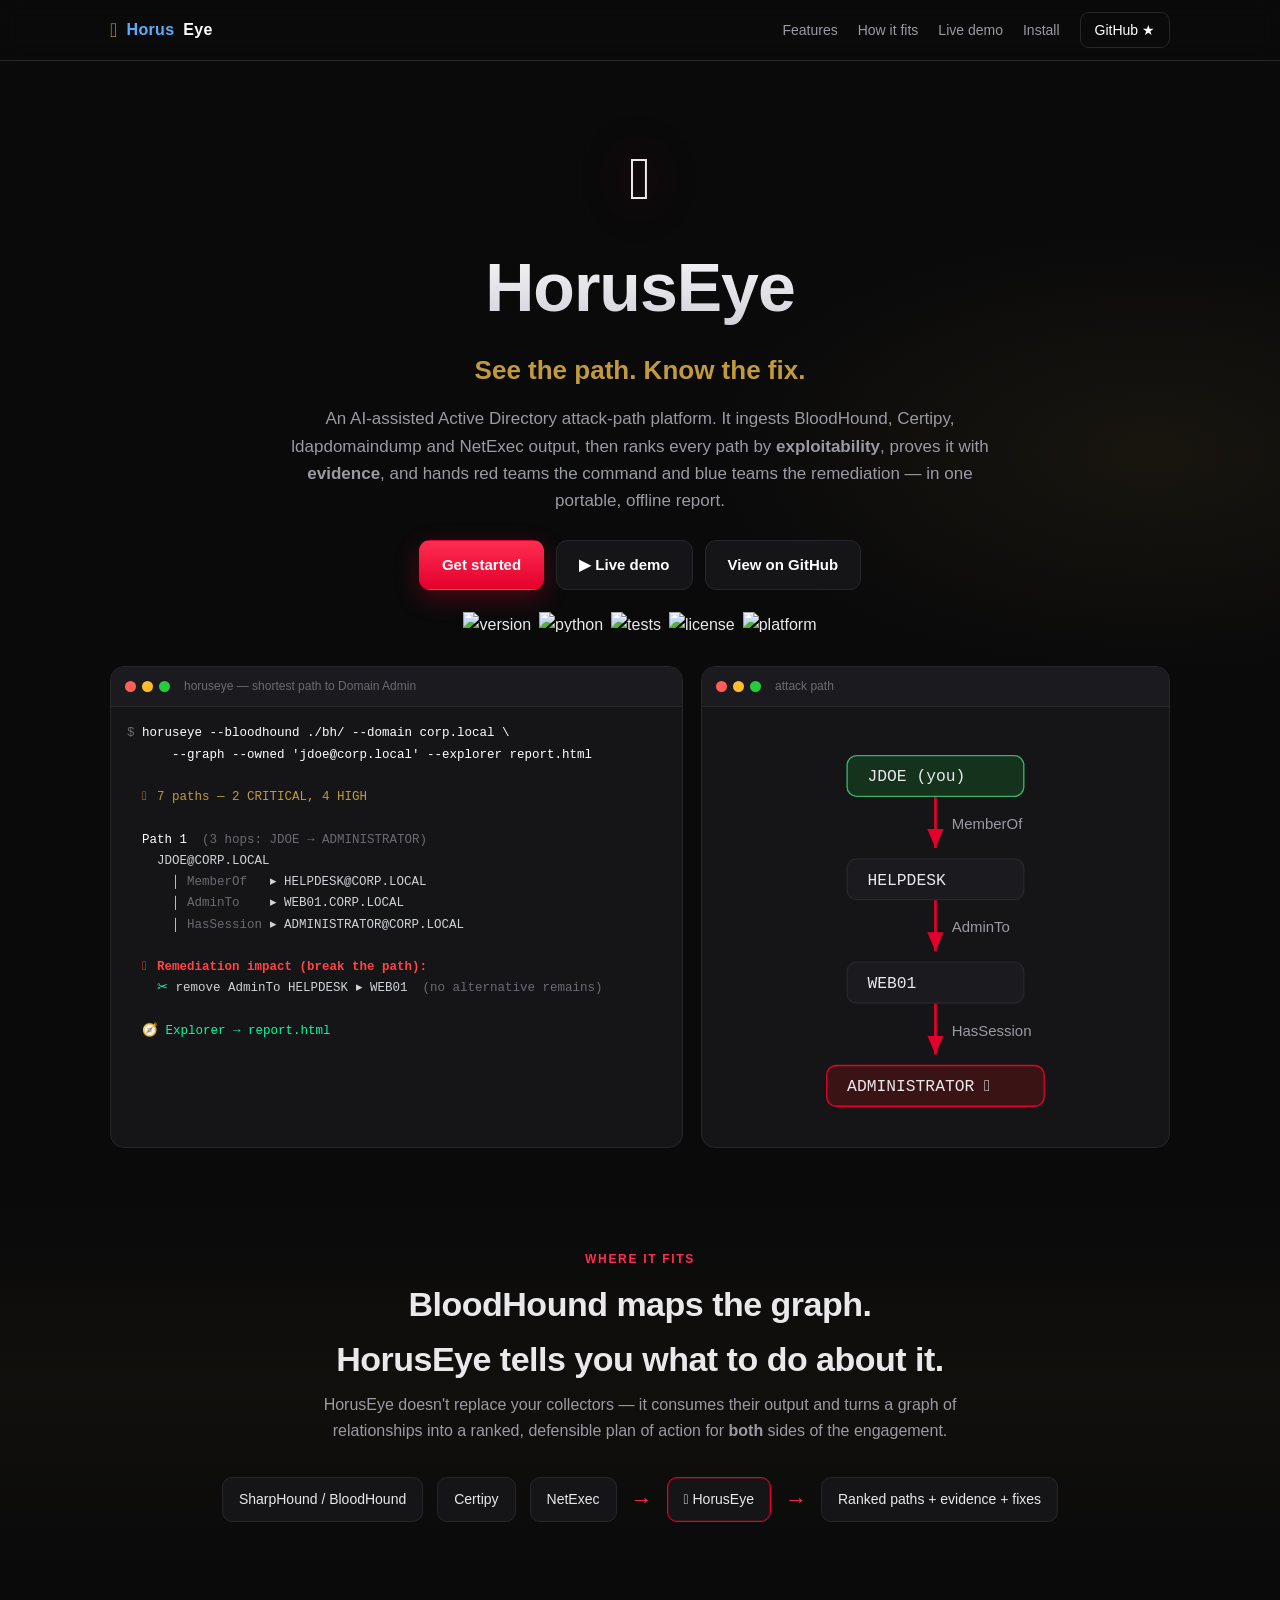
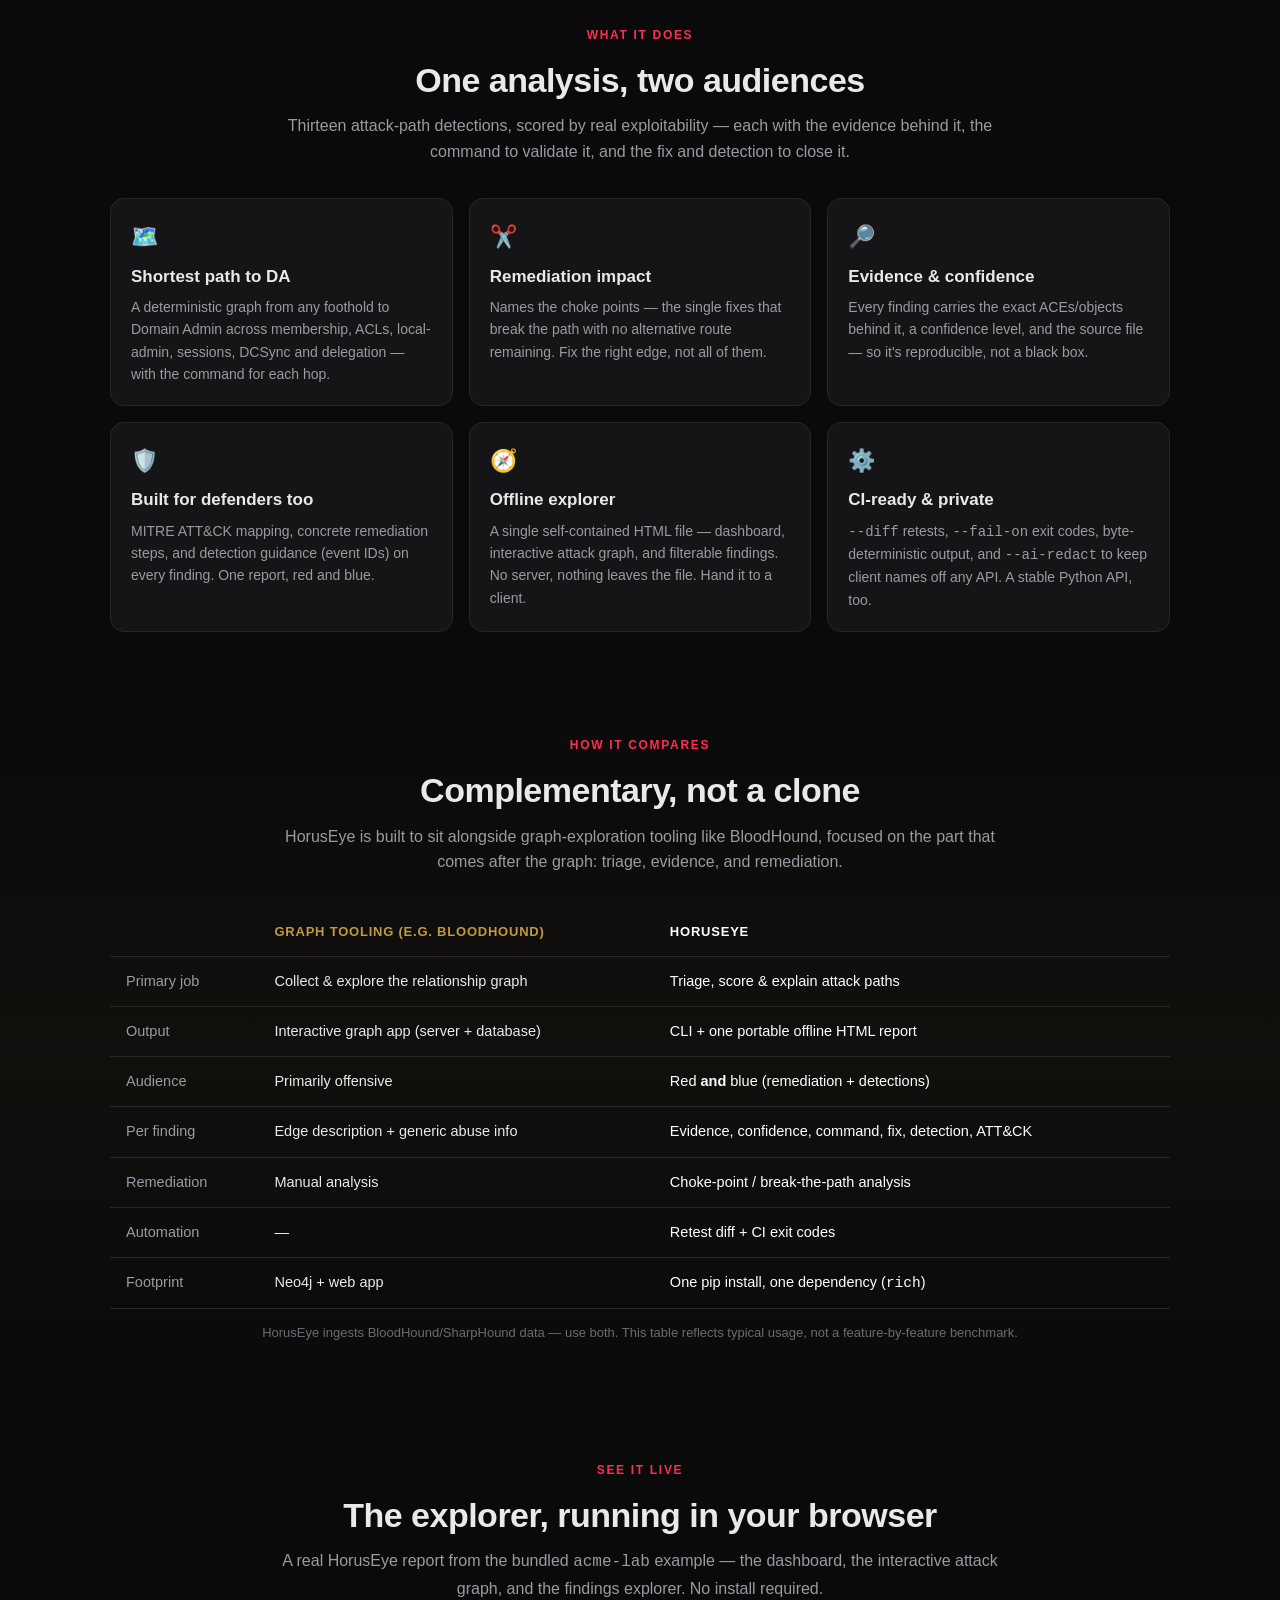
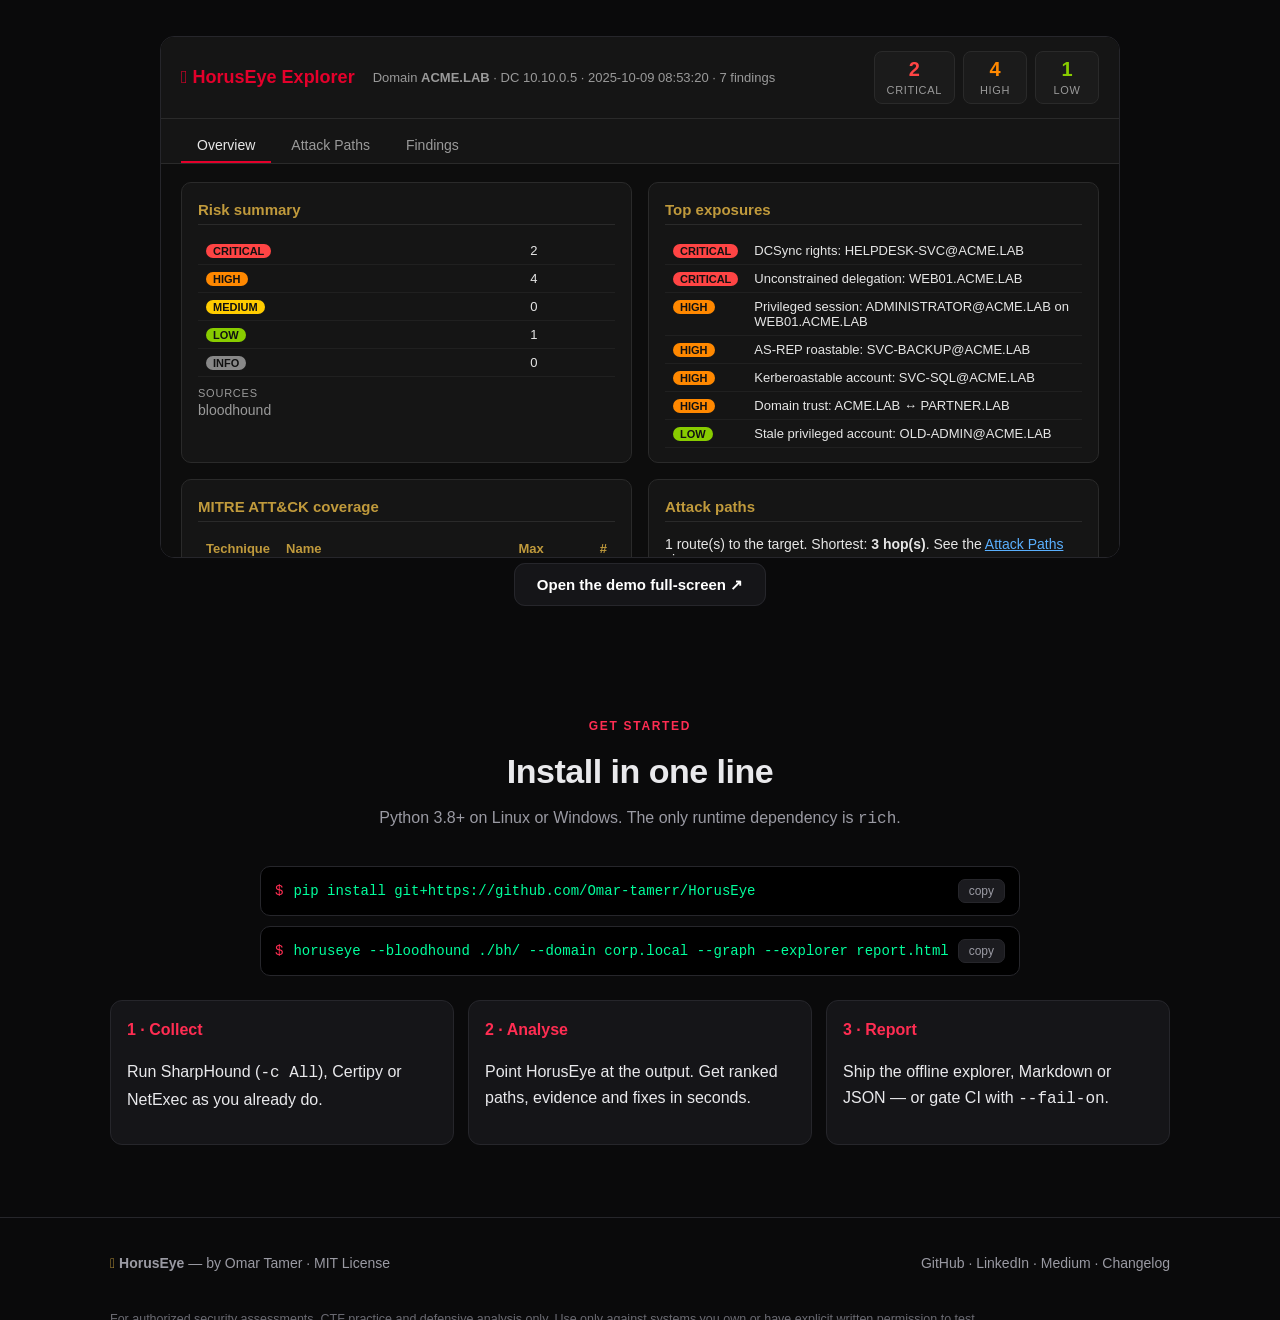
==== docs/index.html @ 64ad7756 "feat(launch): marketing website + launch polish Website (docs/, GitHub Pages-ready — Settings → Page" ====
<!DOCTYPE html>
<html lang="en">
<head>
<meta charset="utf-8">
<meta name="viewport" content="width=device-width, initial-scale=1">
<title>HorusEye — See the path. Know the fix.</title>
<meta name="description" content="HorusEye turns BloodHound, Certipy and NetExec output into ranked, evidence-backed Active Directory attack paths — with the command for red teams and the fix for blue teams, in one portable offline report.">
<meta property="og:title" content="HorusEye — AD attack-path analysis">
<meta property="og:description" content="BloodHound maps the graph. HorusEye tells you the order to walk it, proves every finding with evidence, and hands you the fix.">
<meta property="og:type" content="website">
<link rel="icon" href="data:image/svg+xml,<svg xmlns='http://www.w3.org/2000/svg' viewBox='0 0 32 32'><text y='26' font-size='26'>%F0%93%82%80</text></svg>">
<link rel="stylesheet" href="assets/site.css">
</head>
<body>

<nav>
  <div class="wrap">
    <a class="logo" href="#"><span class="eye">𓂀</span> Horus<b>Eye</b></a>
    <button class="navtoggle" aria-label="menu" onclick="document.querySelector('.links').classList.toggle('open')">☰</button>
    <div class="links">
      <a href="#features">Features</a>
      <a href="#how">How it fits</a>
      <a href="#demo">Live demo</a>
      <a href="#install">Install</a>
      <a class="gh" href="https://github.com/Omar-tamerr/HorusEye" target="_blank" rel="noopener">GitHub ★</a>
    </div>
  </div>
</nav>

<header class="hero">
  <div class="wrap">
    <div class="eyebadge">𓂀</div>
    <h1>HorusEye</h1>
    <p class="tag">See the path. Know the fix.</p>
    <p class="sub">An AI-assisted Active Directory attack-path platform. It ingests BloodHound, Certipy, ldapdomaindump and NetExec output, then ranks every path by <b>exploitability</b>, proves it with <b>evidence</b>, and hands red teams the command and blue teams the remediation — in one portable, offline report.</p>
    <div class="cta">
      <a class="btn primary" href="#install">Get started</a>
      <a class="btn ghost" href="demo.html" target="_blank" rel="noopener">▶ Live demo</a>
      <a class="btn ghost" href="https://github.com/Omar-tamerr/HorusEye" target="_blank" rel="noopener">View on GitHub</a>
    </div>
    <div class="badges">
      <img alt="version" src="https://img.shields.io/badge/version-2.3.0-E4002B?style=flat-square">
      <img alt="python" src="https://img.shields.io/badge/python-3.8%2B-blue?style=flat-square">
      <img alt="tests" src="https://img.shields.io/badge/tests-110%20passing-success?style=flat-square">
      <img alt="license" src="https://img.shields.io/badge/license-MIT-green?style=flat-square">
      <img alt="platform" src="https://img.shields.io/badge/platform-Linux%20%7C%20Windows-purple?style=flat-square">
    </div>

    <div class="showcase">
      <div class="term">
        <div class="bar"><span class="dot r"></span><span class="dot y"></span><span class="dot g"></span><span class="ttl">horuseye — shortest path to Domain Admin</span></div>
<pre><span class="c-dim">$</span> <span class="c-cmd">horuseye --bloodhound ./bh/ --domain corp.local \
      --graph --owned 'jdoe@corp.local' --explorer report.html</span>

  <span class="c-gold">𓂀 7 paths — 2 CRITICAL, 4 HIGH</span>

  <span class="c-cmd">Path 1</span>  <span class="c-dim">(3 hops: JDOE → ADMINISTRATOR)</span>
    JDOE@CORP.LOCAL
      │ <span class="c-dim">MemberOf</span>   ▸ HELPDESK@CORP.LOCAL
      │ <span class="c-dim">AdminTo</span>    ▸ WEB01.CORP.LOCAL
      │ <span class="c-dim">HasSession</span> ▸ ADMINISTRATOR@CORP.LOCAL

  <span class="c-crit">𓂀 Remediation impact (break the path):</span>
    <span class="c-ok">✂</span> remove AdminTo HELPDESK ▸ WEB01  <span class="c-dim">(no alternative remains)</span>

  <span class="c-ok">🧭 Explorer → report.html</span></pre>
      </div>

      <div class="gfx">
        <div class="bar"><span class="dot r"></span><span class="dot y"></span><span class="dot g"></span><span class="ttl">attack path</span></div>
        <div class="body">
          <svg viewBox="0 0 320 300" xmlns="http://www.w3.org/2000/svg" role="img" aria-label="attack path graph">
            <defs><marker id="a" markerWidth="8" markerHeight="8" refX="7" refY="3" orient="auto"><path d="M0,0 L7,3 L0,6 Z" fill="#E4002B"/></marker></defs>
            <line x1="160" y1="52" x2="160" y2="92" stroke="#E4002B" stroke-width="2" marker-end="url(#a)"/>
            <line x1="160" y1="128" x2="160" y2="168" stroke="#E4002B" stroke-width="2" marker-end="url(#a)"/>
            <line x1="160" y1="204" x2="160" y2="244" stroke="#E4002B" stroke-width="2" marker-end="url(#a)"/>
            <text x="172" y="78" fill="#9a9aa3" font-size="11">MemberOf</text>
            <text x="172" y="154" fill="#9a9aa3" font-size="11">AdminTo</text>
            <text x="172" y="230" fill="#9a9aa3" font-size="11">HasSession</text>
            <g font-size="12" font-family="monospace">
              <rect x="95" y="24" width="130" height="30" rx="7" fill="#14321c" stroke="#3fae6a"/><text x="110" y="43" fill="#e9e9ec">JDOE (you)</text>
              <rect x="95" y="100" width="130" height="30" rx="7" fill="#1b1b1f" stroke="#26262b"/><text x="110" y="119" fill="#e9e9ec">HELPDESK</text>
              <rect x="95" y="176" width="130" height="30" rx="7" fill="#1b1b1f" stroke="#26262b"/><text x="110" y="195" fill="#e9e9ec">WEB01</text>
              <rect x="80" y="252" width="160" height="30" rx="7" fill="#3a1414" stroke="#E4002B"/><text x="95" y="271" fill="#e9e9ec">ADMINISTRATOR 𓂀</text>
            </g>
          </svg>
        </div>
      </div>
    </div>
  </div>
</header>

<!-- positioning -->
<section class="gap" id="why">
  <div class="wrap">
    <div class="kicker">Where it fits</div>
    <h2>BloodHound maps the graph.<br>HorusEye tells you what to do about it.</h2>
    <p class="lead">HorusEye doesn't replace your collectors — it consumes their output and turns a graph of relationships into a ranked, defensible plan of action for <b>both</b> sides of the engagement.</p>
    <div class="flow">
      <span class="chip">SharpHound / BloodHound</span>
      <span class="chip">Certipy</span>
      <span class="chip">NetExec</span>
      <span class="arrow">→</span>
      <span class="chip hot">𓂀 HorusEye</span>
      <span class="arrow">→</span>
      <span class="chip">Ranked paths + evidence + fixes</span>
    </div>
  </div>
</section>

<!-- features -->
<section id="features">
  <div class="wrap">
    <div class="kicker">What it does</div>
    <h2>One analysis, two audiences</h2>
    <p class="lead">Thirteen attack-path detections, scored by real exploitability — each with the evidence behind it, the command to validate it, and the fix and detection to close it.</p>
    <div class="grid">
      <div class="card"><div class="ic">🗺️</div><h3>Shortest path to DA</h3><p>A deterministic graph from any foothold to Domain Admin across membership, ACLs, local-admin, sessions, DCSync and delegation — with the command for each hop.</p></div>
      <div class="card"><div class="ic">✂️</div><h3>Remediation impact</h3><p>Names the choke points — the single fixes that break the path with no alternative route remaining. Fix the right edge, not all of them.</p></div>
      <div class="card"><div class="ic">🔎</div><h3>Evidence &amp; confidence</h3><p>Every finding carries the exact ACEs/objects behind it, a confidence level, and the source file — so it's reproducible, not a black box.</p></div>
      <div class="card"><div class="ic">🛡️</div><h3>Built for defenders too</h3><p>MITRE ATT&amp;CK mapping, concrete remediation steps, and detection guidance (event IDs) on every finding. One report, red and blue.</p></div>
      <div class="card"><div class="ic">🧭</div><h3>Offline explorer</h3><p>A single self-contained HTML file — dashboard, interactive attack graph, and filterable findings. No server, nothing leaves the file. Hand it to a client.</p></div>
      <div class="card"><div class="ic">⚙️</div><h3>CI-ready &amp; private</h3><p><code>--diff</code> retests, <code>--fail-on</code> exit codes, byte-deterministic output, and <code>--ai-redact</code> to keep client names off any API. A stable Python API, too.</p></div>
    </div>
  </div>
</section>

<!-- compare -->
<section id="how" class="gap">
  <div class="wrap">
    <div class="kicker">How it compares</div>
    <h2>Complementary, not a clone</h2>
    <p class="lead">HorusEye is built to sit alongside graph-exploration tooling like BloodHound, focused on the part that comes after the graph: triage, evidence, and remediation.</p>
    <div class="compare">
      <table class="cmp">
        <tr><th>&nbsp;</th><th>Graph tooling (e.g. BloodHound)</th><th class="he">HorusEye</th></tr>
        <tr><td>Primary job</td><td>Collect &amp; explore the relationship graph</td><td class="he">Triage, score &amp; explain attack paths</td></tr>
        <tr><td>Output</td><td>Interactive graph app (server + database)</td><td class="he">CLI + one portable offline HTML report</td></tr>
        <tr><td>Audience</td><td>Primarily offensive</td><td class="he">Red <b>and</b> blue (remediation + detections)</td></tr>
        <tr><td>Per finding</td><td>Edge description + generic abuse info</td><td class="he">Evidence, confidence, command, fix, detection, ATT&amp;CK</td></tr>
        <tr><td>Remediation</td><td>Manual analysis</td><td class="he">Choke-point / break-the-path analysis</td></tr>
        <tr><td>Automation</td><td>—</td><td class="he">Retest diff + CI exit codes</td></tr>
        <tr><td>Footprint</td><td>Neo4j + web app</td><td class="he">One pip install, one dependency (<code>rich</code>)</td></tr>
      </table>
    </div>
    <p class="note">HorusEye ingests BloodHound/SharpHound data — use both. This table reflects typical usage, not a feature-by-feature benchmark.</p>
  </div>
</section>

<!-- demo -->
<section id="demo" class="demo">
  <div class="wrap">
    <div class="kicker">See it live</div>
    <h2>The explorer, running in your browser</h2>
    <p class="lead">A real HorusEye report from the bundled <code>acme-lab</code> example — the dashboard, the interactive attack graph, and the findings explorer. No install required.</p>
    <div class="frame"><iframe src="demo.html" title="HorusEye Explorer live demo" loading="lazy"></iframe></div>
    <p style="margin-top:14px"><a class="btn ghost" href="demo.html" target="_blank" rel="noopener">Open the demo full-screen ↗</a></p>
  </div>
</section>

<!-- install -->
<section id="install" class="install">
  <div class="wrap">
    <div class="kicker">Get started</div>
    <h2>Install in one line</h2>
    <p class="lead">Python 3.8+ on Linux or Windows. The only runtime dependency is <code>rich</code>.</p>
    <div class="box">
      <div class="cmd"><span class="p">$</span><code id="c1">pip install git+https://github.com/Omar-tamerr/HorusEye</code><button onclick="cp('c1',this)">copy</button></div>
      <div class="cmd"><span class="p">$</span><code id="c2">horuseye --bloodhound ./bh/ --domain corp.local --graph --explorer report.html</code><button onclick="cp('c2',this)">copy</button></div>
    </div>
    <div class="steps">
      <div class="step"><b>1 · Collect</b><p>Run SharpHound (<code>-c All</code>), Certipy or NetExec as you already do.</p></div>
      <div class="step"><b>2 · Analyse</b><p>Point HorusEye at the output. Get ranked paths, evidence and fixes in seconds.</p></div>
      <div class="step"><b>3 · Report</b><p>Ship the offline explorer, Markdown or JSON — or gate CI with <code>--fail-on</code>.</p></div>
    </div>
  </div>
</section>

<footer>
  <div class="wrap">
    <div><span style="color:var(--gold)">𓂀</span> <b>HorusEye</b> — by Omar Tamer · MIT License</div>
    <div>
      <a href="https://github.com/Omar-tamerr/HorusEye" target="_blank" rel="noopener">GitHub</a> ·
      <a href="https://www.linkedin.com/in/omar-tamer-1a986b2a7/" target="_blank" rel="noopener">LinkedIn</a> ·
      <a href="https://medium.com/@OmarTamer0" target="_blank" rel="noopener">Medium</a> ·
      <a href="https://github.com/Omar-tamerr/HorusEye/blob/main/CHANGELOG.md" target="_blank" rel="noopener">Changelog</a>
    </div>
  </div>
</footer>
<p class="disc">For authorized security assessments, CTF practice and defensive analysis only. Use only against systems you own or have explicit written permission to test.</p>

<script>
function cp(id,btn){
  var t=document.getElementById(id).textContent;
  navigator.clipboard&&navigator.clipboard.writeText(t).then(function(){
    var o=btn.textContent;btn.textContent="copied ✓";setTimeout(function(){btn.textContent=o;},1400);
  });
}
// close mobile menu on link click
Array.prototype.forEach.call(document.querySelectorAll('.links a'),function(a){
  a.addEventListener('click',function(){document.querySelector('.links').classList.remove('open');});
});
</script>
</body>
</html>
---- docs/assets/site.css ----
/* HorusEye — landing site. Self-contained, dark, responsive. */
:root{
  --bg:#0a0a0b; --bg2:#0f0f11; --panel:#151518; --panel2:#1b1b1f; --line:#26262b;
  --fg:#e9e9ec; --muted:#9a9aa3; --dim:#6a6a72;
  --red:#E4002B; --red2:#ff2d52; --gold:#C09A3C; --green:#00ff9c; --blue:#5ab0ff;
  --crit:#ff4444; --high:#ff8800; --radius:14px;
  --maxw:1100px;
}
*{box-sizing:border-box}
html{scroll-behavior:smooth}
body{
  margin:0;background:
    radial-gradient(1100px 500px at 50% -10%, rgba(228,0,43,.14), transparent 60%),
    radial-gradient(800px 400px at 90% 10%, rgba(192,154,60,.08), transparent 55%),
    var(--bg);
  color:var(--fg);font-family:-apple-system,BlinkMacSystemFont,"Segoe UI",Roboto,Inter,sans-serif;
  line-height:1.6;-webkit-font-smoothing:antialiased;
}
a{color:var(--blue);text-decoration:none}
a:hover{text-decoration:underline}
.wrap{max-width:var(--maxw);margin:0 auto;padding:0 20px}
code,pre,.mono{font-family:ui-monospace,"SF Mono",Consolas,"Roboto Mono",monospace}

/* ── Nav ── */
nav{position:sticky;top:0;z-index:50;background:rgba(10,10,11,.8);
  backdrop-filter:blur(10px);border-bottom:1px solid var(--line)}
nav .wrap{display:flex;align-items:center;gap:22px;height:60px}
nav .logo{display:flex;align-items:center;gap:9px;font-weight:800;letter-spacing:.3px}
nav .logo .eye{color:var(--gold);font-size:20px}
nav .logo b{color:#fff}
nav .links{display:flex;gap:20px;margin-left:auto;align-items:center}
nav .links a{color:var(--muted);font-size:14px}
nav .links a:hover{color:#fff;text-decoration:none}
nav .gh{border:1px solid var(--line);padding:6px 14px;border-radius:9px;color:#fff!important}
nav .gh:hover{border-color:var(--red)}
.navtoggle{display:none;background:none;border:0;color:#fff;font-size:22px;cursor:pointer;margin-left:auto}

/* ── Hero ── */
.hero{padding:70px 0 40px;text-align:center}
.eyebadge{font-size:60px;filter:drop-shadow(0 0 22px rgba(228,0,43,.5));margin-bottom:6px}
.hero h1{font-size:clamp(38px,7vw,68px);margin:4px 0 8px;letter-spacing:-1px;
  background:linear-gradient(180deg,#fff,#c9c9d2);-webkit-background-clip:text;background-clip:text;color:transparent}
.hero .tag{font-size:clamp(18px,3.4vw,26px);color:var(--gold);font-weight:600;margin:0 0 14px}
.hero p.sub{max-width:720px;margin:0 auto 26px;color:var(--muted);font-size:17px}
.cta{display:flex;gap:12px;justify-content:center;flex-wrap:wrap;margin-bottom:22px}
.btn{padding:12px 22px;border-radius:11px;font-weight:700;font-size:15px;border:1px solid transparent;cursor:pointer}
.btn.primary{background:linear-gradient(180deg,var(--red2),var(--red));color:#fff;box-shadow:0 8px 24px rgba(228,0,43,.3)}
.btn.primary:hover{text-decoration:none;filter:brightness(1.08)}
.btn.ghost{background:var(--panel);border-color:var(--line);color:#fff}
.btn.ghost:hover{text-decoration:none;border-color:var(--gold)}
.badges{display:flex;gap:8px;justify-content:center;flex-wrap:wrap;margin-top:6px}
.badges img{height:20px}

/* ── Terminal / graph showcase ── */
.showcase{display:grid;grid-template-columns:1.1fr .9fr;gap:18px;margin:34px 0 10px;text-align:left}
@media(max-width:820px){.showcase{grid-template-columns:1fr}}
.term,.gfx{background:var(--panel);border:1px solid var(--line);border-radius:var(--radius);overflow:hidden}
.term .bar,.gfx .bar{display:flex;gap:6px;align-items:center;padding:10px 14px;border-bottom:1px solid var(--line);background:var(--panel2)}
.dot{width:11px;height:11px;border-radius:50%}
.dot.r{background:#ff5f56}.dot.y{background:#ffbd2e}.dot.g{background:#27c93f}
.bar .ttl{margin-left:8px;color:var(--dim);font-size:12px}
.term pre{margin:0;padding:16px;font-size:12.5px;line-height:1.7;overflow-x:auto;color:#cfd2d6}
.term .c-cmd{color:#fff}.term .c-ok{color:var(--green)}.term .c-crit{color:var(--crit);font-weight:700}
.term .c-hi{color:var(--high)}.term .c-dim{color:var(--dim)}.term .c-gold{color:var(--gold)}
.gfx .body{padding:16px}
.gfx svg{width:100%;height:auto;display:block}

/* ── Sections ── */
section{padding:52px 0}
section h2{font-size:clamp(26px,4vw,34px);text-align:center;margin:0 0 6px;letter-spacing:-.5px}
section .lead{text-align:center;color:var(--muted);max-width:720px;margin:0 auto 34px}
.kicker{text-align:center;color:var(--red2);font-weight:700;letter-spacing:.14em;font-size:12px;text-transform:uppercase;margin-bottom:8px}

/* positioning strip */
.gap{background:linear-gradient(180deg,transparent,rgba(192,154,60,.04),transparent)}
.flow{display:flex;align-items:center;justify-content:center;gap:14px;flex-wrap:wrap;margin-top:10px}
.flow .chip{background:var(--panel);border:1px solid var(--line);border-radius:10px;padding:10px 16px;font-size:14px}
.flow .arrow{color:var(--red2);font-size:22px}
.flow .chip.hot{border-color:var(--red);box-shadow:0 0 0 1px rgba(228,0,43,.25) inset}

/* features */
.grid{display:grid;grid-template-columns:repeat(3,1fr);gap:16px}
@media(max-width:900px){.grid{grid-template-columns:repeat(2,1fr)}}
@media(max-width:600px){.grid{grid-template-columns:1fr}}
.card{background:var(--panel);border:1px solid var(--line);border-radius:var(--radius);padding:20px;transition:.18s}
.card:hover{border-color:#39393f;transform:translateY(-2px)}
.card .ic{font-size:22px;margin-bottom:8px}
.card h3{margin:0 0 6px;font-size:17px}
.card p{margin:0;color:var(--muted);font-size:14px}

/* compare */
.compare{overflow-x:auto}
table.cmp{width:100%;border-collapse:collapse;font-size:14.5px;min-width:620px}
table.cmp th,table.cmp td{padding:13px 16px;border-bottom:1px solid var(--line);text-align:left;vertical-align:top}
table.cmp th{color:var(--gold);font-size:13px;text-transform:uppercase;letter-spacing:.06em}
table.cmp td:first-child{color:var(--muted)}
table.cmp .he{color:#fff}
.note{text-align:center;color:var(--dim);font-size:13px;margin-top:14px}

/* demo */
.demo{text-align:center}
.demo .frame{border:1px solid var(--line);border-radius:var(--radius);overflow:hidden;margin:20px auto 0;max-width:960px;background:var(--panel)}
.demo iframe{width:100%;height:520px;border:0;display:block;background:#0d0d0d}
@media(max-width:600px){.demo iframe{height:380px}}

/* install */
.install .box{max-width:760px;margin:0 auto}
.cmd{display:flex;align-items:center;gap:10px;background:#000;border:1px solid var(--line);
  border-radius:10px;padding:12px 14px;margin:10px 0;font-family:ui-monospace,Consolas,monospace;font-size:14px}
.cmd .p{color:var(--red2)}.cmd code{color:var(--green);flex:1;overflow-x:auto;white-space:nowrap}
.cmd button{background:var(--panel2);border:1px solid var(--line);color:var(--muted);
  border-radius:7px;padding:4px 10px;font-size:12px;cursor:pointer}
.cmd button:hover{color:#fff}
.steps{display:grid;grid-template-columns:repeat(3,1fr);gap:14px;margin-top:24px}
@media(max-width:700px){.steps{grid-template-columns:1fr}}
.step{background:var(--panel);border:1px solid var(--line);border-radius:12px;padding:16px}
.step b{color:var(--red2)}

/* footer */
footer{border-top:1px solid var(--line);padding:34px 0;color:var(--muted);font-size:14px;margin-top:20px}
footer .wrap{display:flex;gap:16px;flex-wrap:wrap;align-items:center;justify-content:space-between}
footer a{color:var(--muted)}footer a:hover{color:#fff}
.disc{max-width:var(--maxw);margin:0 auto;padding:0 20px;color:var(--dim);font-size:12.5px}

@media(max-width:720px){
  nav .links{display:none;position:absolute;top:60px;left:0;right:0;flex-direction:column;
    background:var(--bg2);border-bottom:1px solid var(--line);padding:14px 20px;gap:14px}
  nav .links.open{display:flex}
  .navtoggle{display:block}
}
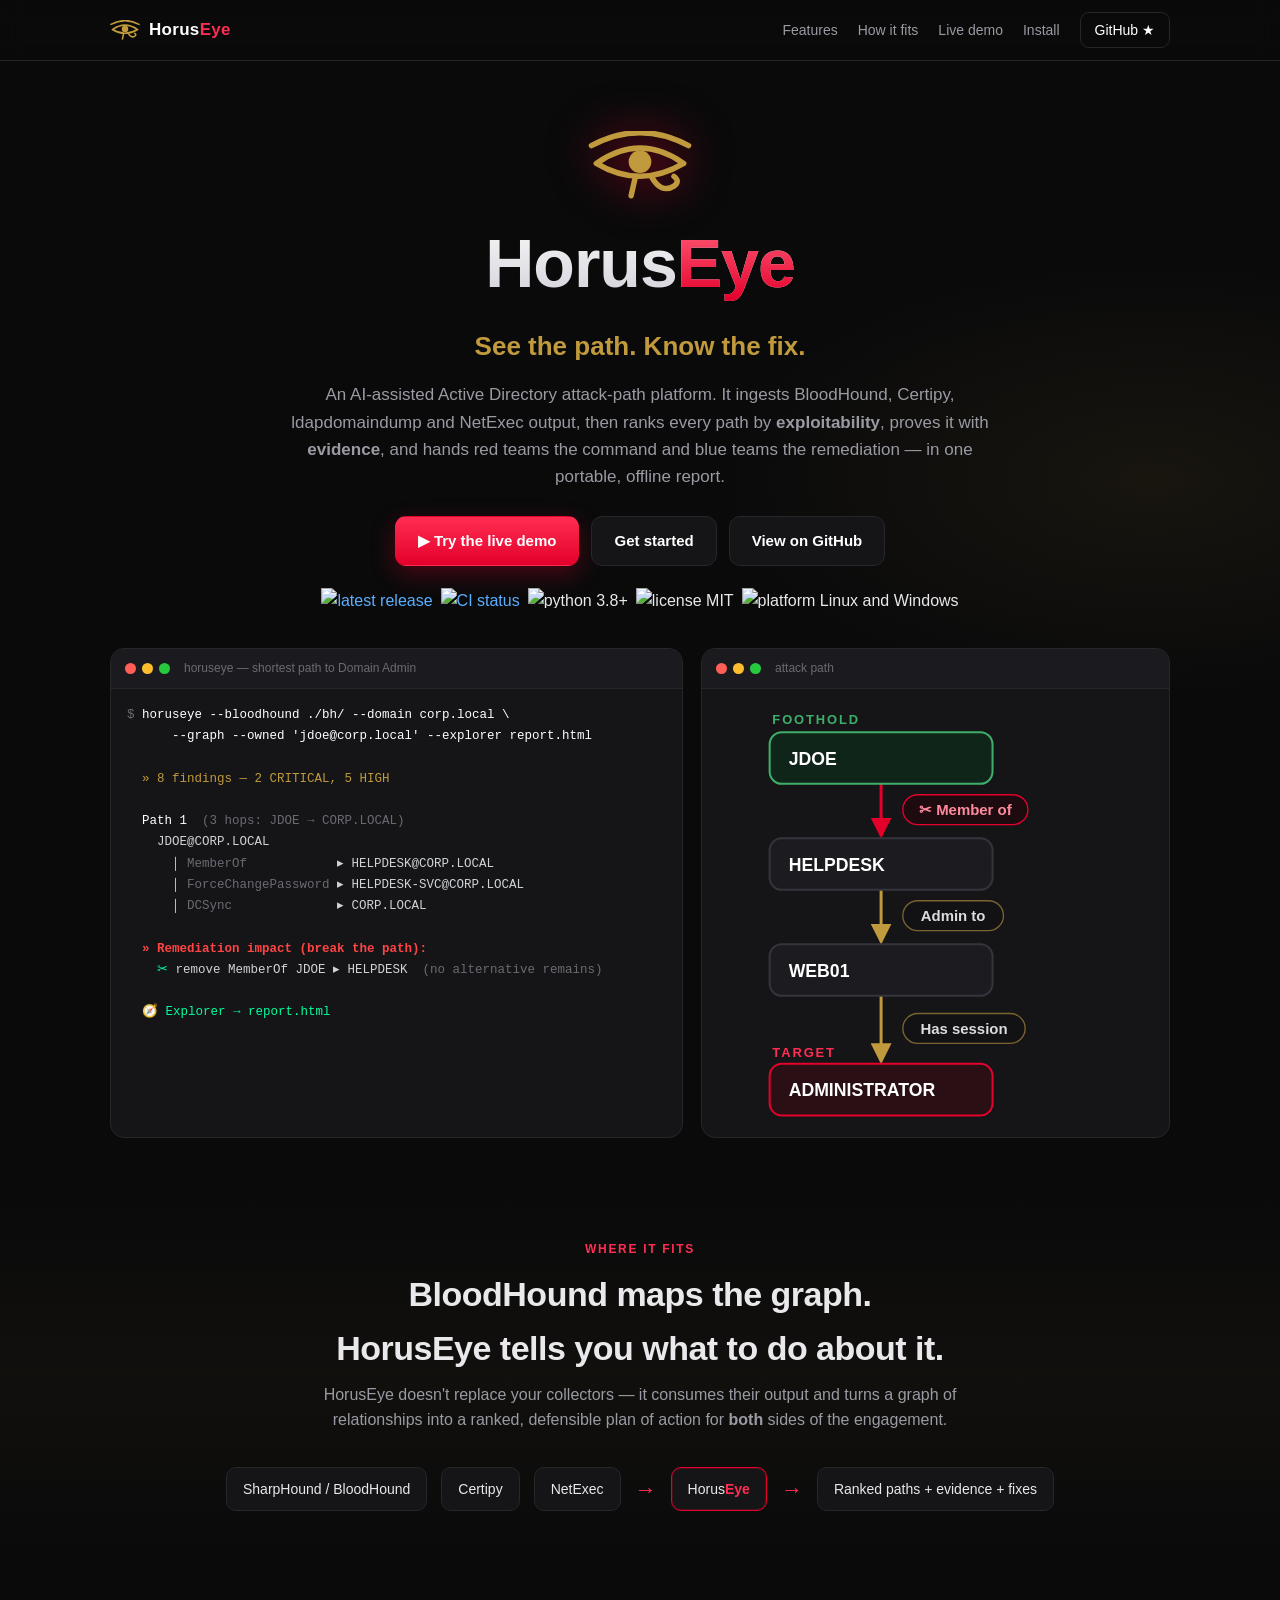
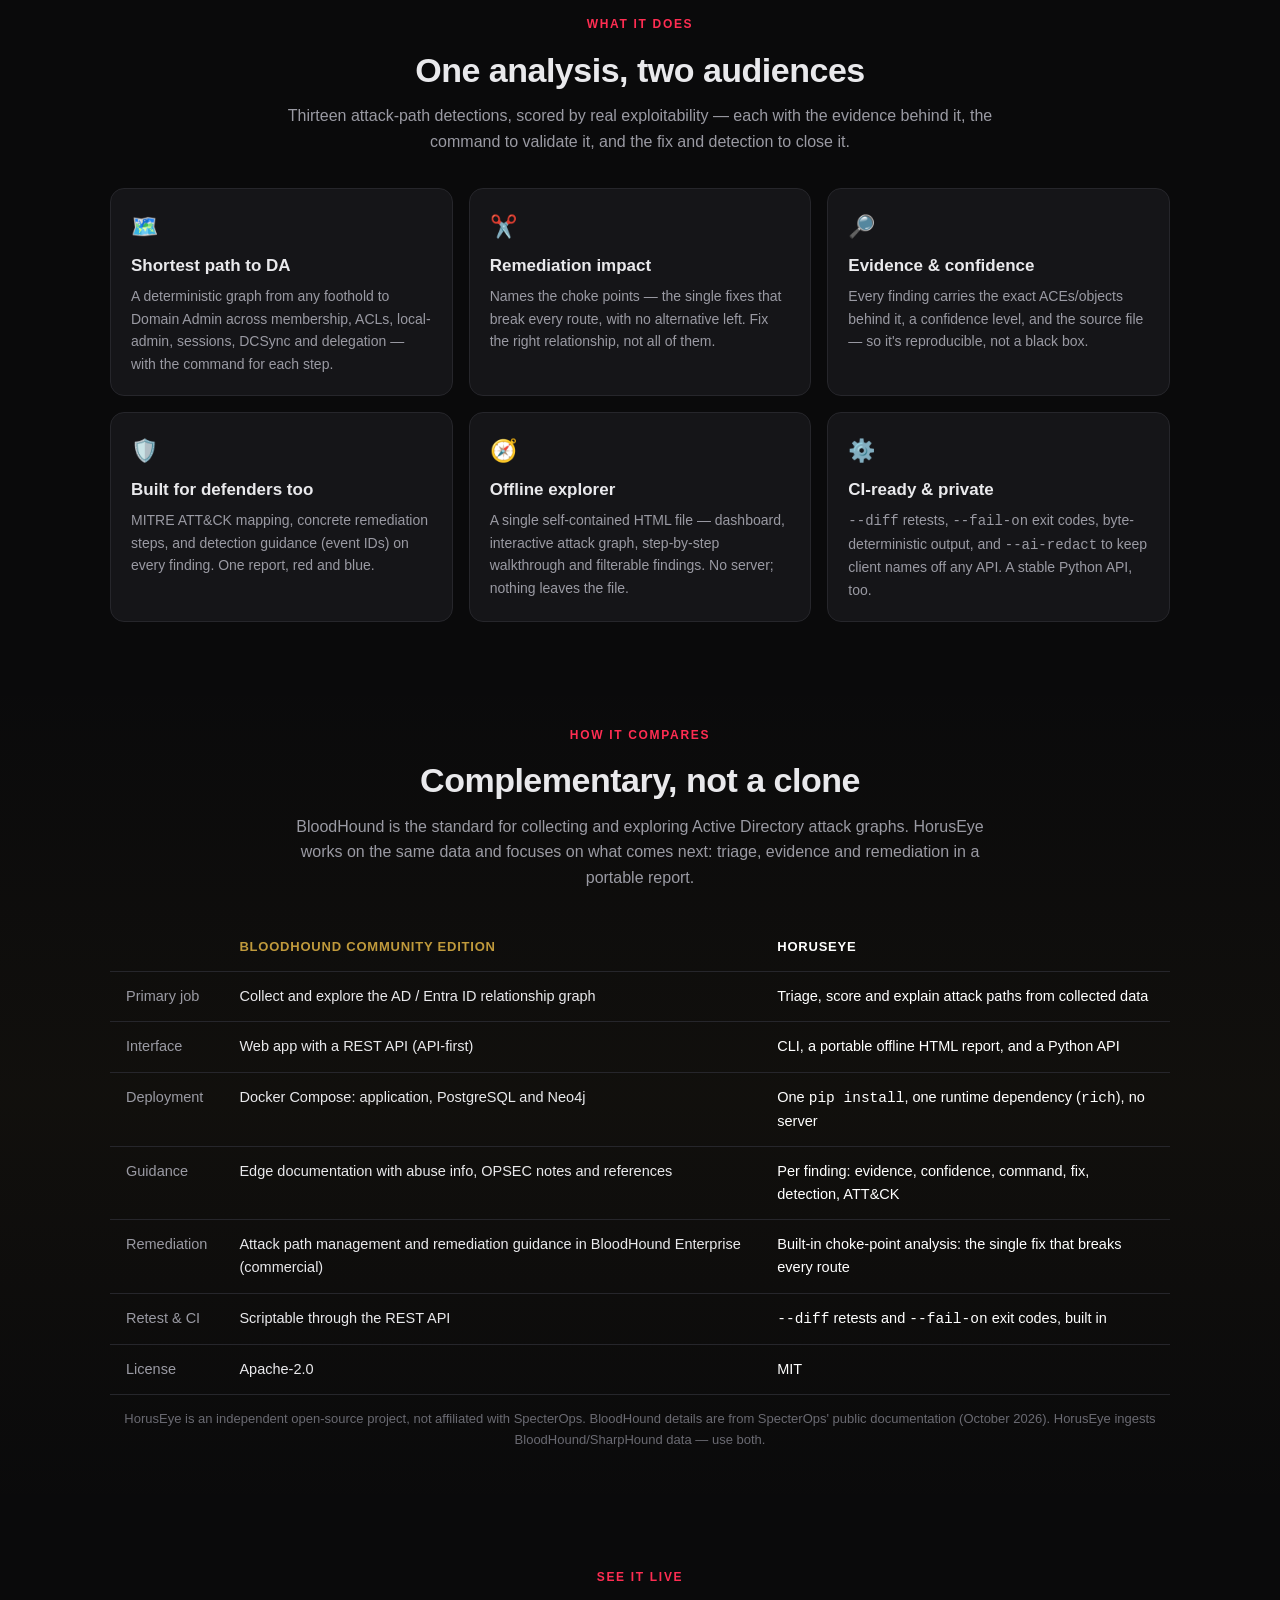
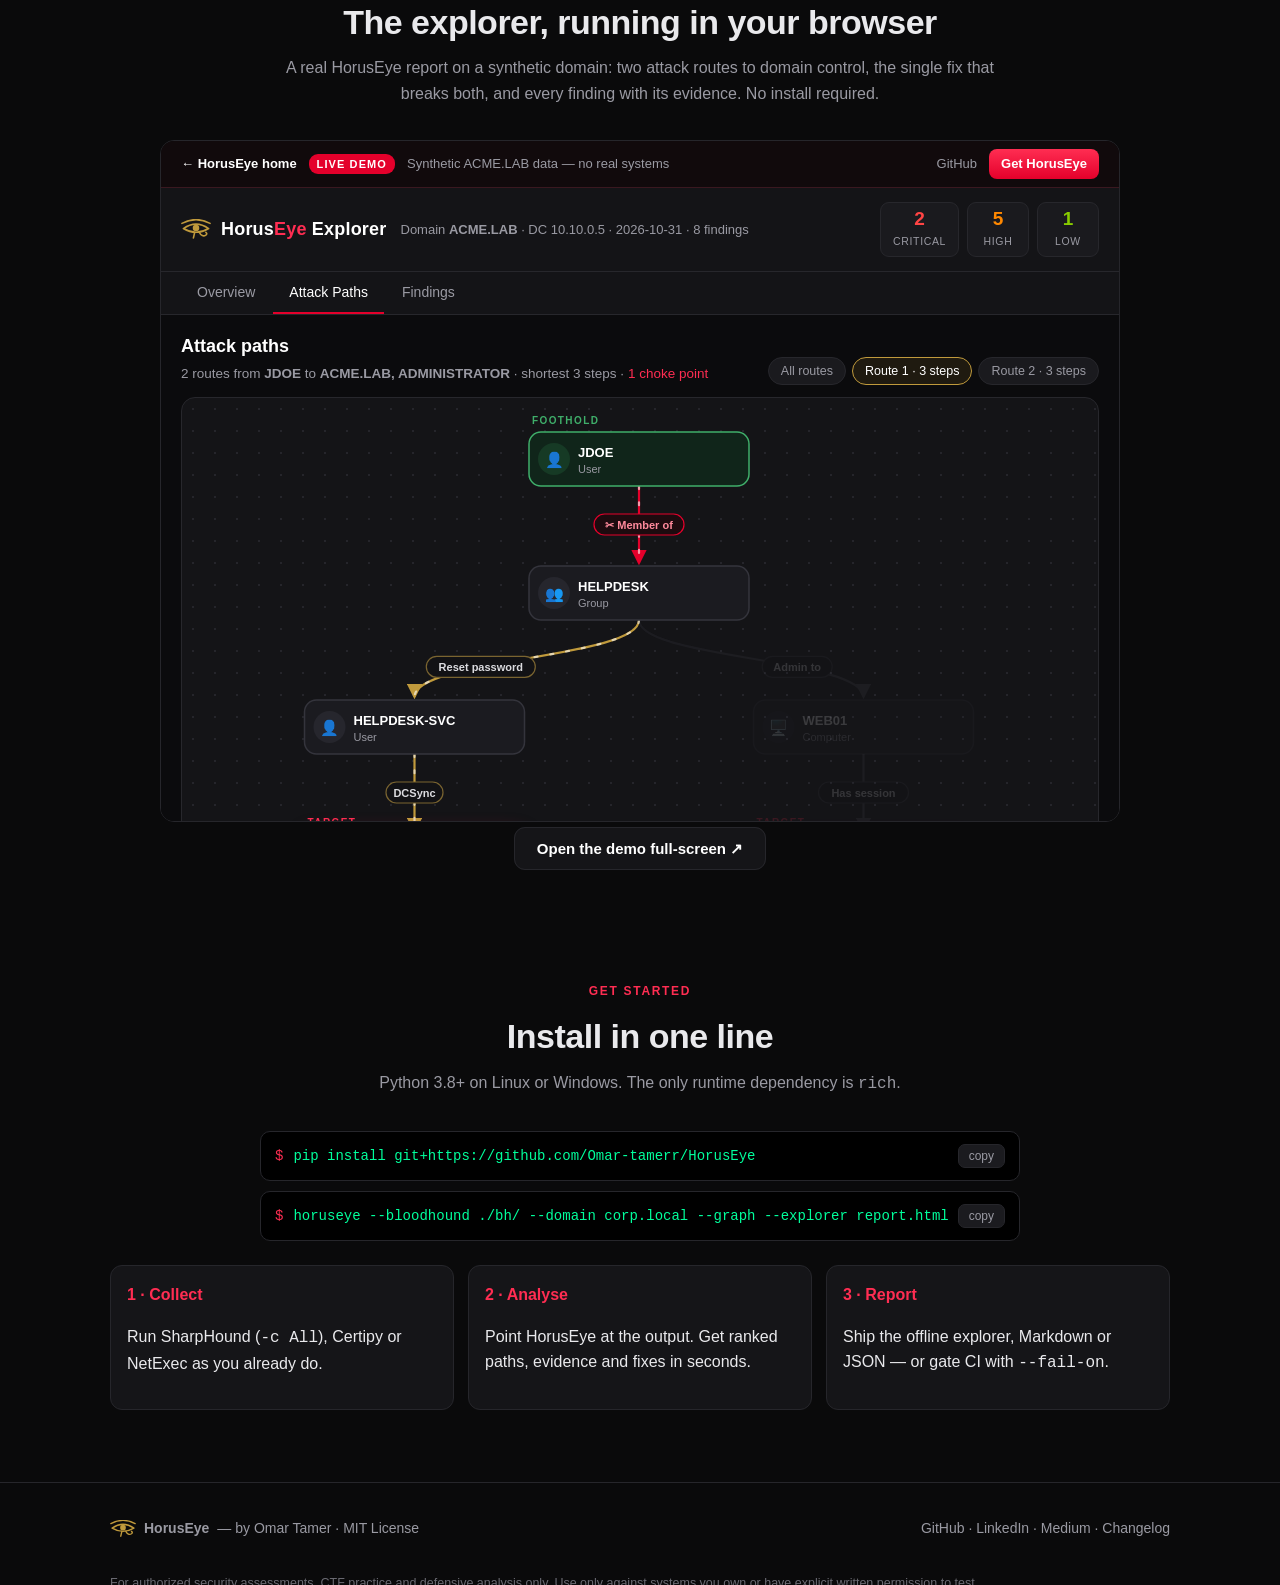
==== commit 564c0960: "docs(site): link-preview image, accurate comparison, logo fix, live badges - Link previews: 1200x630" ====
--- a/docs/index.html
+++ b/docs/index.html
@@ -5,17 +5,31 @@
 <meta name="viewport" content="width=device-width, initial-scale=1">
 <title>HorusEye — See the path. Know the fix.</title>
 <meta name="description" content="HorusEye turns BloodHound, Certipy and NetExec output into ranked, evidence-backed Active Directory attack paths — with the command for red teams and the fix for blue teams, in one portable offline report.">
-<meta property="og:title" content="HorusEye — AD attack-path analysis">
-<meta property="og:description" content="BloodHound maps the graph. HorusEye tells you the order to walk it, proves every finding with evidence, and hands you the fix.">
+<link rel="canonical" href="https://omar-tamerr.github.io/HorusEye/">
 <meta property="og:type" content="website">
-<link rel="icon" href="data:image/svg+xml,<svg xmlns='http://www.w3.org/2000/svg' viewBox='0 0 32 32'><text y='26' font-size='26'>%F0%93%82%80</text></svg>">
+<meta property="og:site_name" content="HorusEye">
+<meta property="og:url" content="https://omar-tamerr.github.io/HorusEye/">
+<meta property="og:title" content="HorusEye — See the path. Know the fix.">
+<meta property="og:description" content="Open-source Active Directory attack-path analysis: ranked routes to Domain Admin, the evidence behind every finding, and the single fix that breaks the path — in one portable offline report.">
+<meta property="og:image" content="https://omar-tamerr.github.io/HorusEye/assets/og-image.png">
+<meta property="og:image:width" content="1200">
+<meta property="og:image:height" content="630">
+<meta property="og:image:alt" content="HorusEye — See the path. Know the fix. An attack path from JDOE to Administrator with the choke point marked.">
+<meta name="twitter:card" content="summary_large_image">
+<meta name="twitter:title" content="HorusEye — See the path. Know the fix.">
+<meta name="twitter:description" content="Open-source AD attack-path analysis: ranked routes, evidence, and the single fix that breaks the path.">
+<meta name="twitter:image" content="https://omar-tamerr.github.io/HorusEye/assets/og-image.png">
+<link rel="icon" type="image/svg+xml" href="assets/favicon.svg">
 <link rel="stylesheet" href="assets/site.css">
 </head>
-<body>
+<body id="top">
 
 <nav>
   <div class="wrap">
-    <a class="logo" href="#"><span class="eye">𓂀</span> Horus<b>Eye</b></a>
+    <a class="logo" href="#top" aria-label="HorusEye home">
+      <svg class="eye-ic" viewBox="0 0 64 42" aria-hidden="true"><path d="M2 9 Q32 -7 62 9"/><path d="M5 20 Q32 1 59 20 Q32 36 5 20 Z"/><circle class="pupil" cx="32" cy="19" r="7"/><path d="M29 29 L26.5 40"/><path d="M39 28 Q45 39 53 34 Q57 31 53 28"/></svg>
+      <span class="wm">Horus<b>Eye</b></span>
+    </a>
     <button class="navtoggle" aria-label="menu" onclick="document.querySelector('.links').classList.toggle('open')">☰</button>
     <div class="links">
       <a href="#features">Features</a>
@@ -29,21 +43,23 @@
 
 <header class="hero">
   <div class="wrap">
-    <div class="eyebadge">𓂀</div>
-    <h1>HorusEye</h1>
+    <div class="eyebadge">
+      <svg class="eye-ic" viewBox="0 0 64 42" aria-hidden="true"><path d="M2 9 Q32 -7 62 9"/><path d="M5 20 Q32 1 59 20 Q32 36 5 20 Z"/><circle class="pupil" cx="32" cy="19" r="7"/><path d="M29 29 L26.5 40"/><path d="M39 28 Q45 39 53 34 Q57 31 53 28"/></svg>
+    </div>
+    <h1>Horus<span class="r">Eye</span></h1>
     <p class="tag">See the path. Know the fix.</p>
     <p class="sub">An AI-assisted Active Directory attack-path platform. It ingests BloodHound, Certipy, ldapdomaindump and NetExec output, then ranks every path by <b>exploitability</b>, proves it with <b>evidence</b>, and hands red teams the command and blue teams the remediation — in one portable, offline report.</p>
     <div class="cta">
-      <a class="btn primary" href="#install">Get started</a>
-      <a class="btn ghost" href="demo.html" target="_blank" rel="noopener">▶ Live demo</a>
+      <a class="btn primary" href="demo.html">▶ Try the live demo</a>
+      <a class="btn ghost" href="#install">Get started</a>
       <a class="btn ghost" href="https://github.com/Omar-tamerr/HorusEye" target="_blank" rel="noopener">View on GitHub</a>
     </div>
     <div class="badges">
-      <img alt="version" src="https://img.shields.io/badge/version-2.3.0-E4002B?style=flat-square">
-      <img alt="python" src="https://img.shields.io/badge/python-3.8%2B-blue?style=flat-square">
-      <img alt="tests" src="https://img.shields.io/badge/tests-110%20passing-success?style=flat-square">
-      <img alt="license" src="https://img.shields.io/badge/license-MIT-green?style=flat-square">
-      <img alt="platform" src="https://img.shields.io/badge/platform-Linux%20%7C%20Windows-purple?style=flat-square">
+      <a href="https://github.com/Omar-tamerr/HorusEye/releases/latest" target="_blank" rel="noopener"><img alt="latest release" src="https://img.shields.io/github/v/release/Omar-tamerr/HorusEye?style=flat-square&amp;color=E4002B&amp;label=release"></a>
+      <a href="https://github.com/Omar-tamerr/HorusEye/actions/workflows/ci.yml" target="_blank" rel="noopener"><img alt="CI status" src="https://github.com/Omar-tamerr/HorusEye/actions/workflows/ci.yml/badge.svg"></a>
+      <img alt="python 3.8+" src="https://img.shields.io/badge/python-3.8%2B-blue?style=flat-square">
+      <img alt="license MIT" src="https://img.shields.io/badge/license-MIT-green?style=flat-square">
+      <img alt="platform Linux and Windows" src="https://img.shields.io/badge/platform-Linux%20%7C%20Windows-purple?style=flat-square">
     </div>
 
     <div class="showcase">
@@ -52,16 +68,16 @@
 <pre><span class="c-dim">$</span> <span class="c-cmd">horuseye --bloodhound ./bh/ --domain corp.local \
       --graph --owned 'jdoe@corp.local' --explorer report.html</span>
 
-  <span class="c-gold">𓂀 7 paths — 2 CRITICAL, 4 HIGH</span>
-
-  <span class="c-cmd">Path 1</span>  <span class="c-dim">(3 hops: JDOE → ADMINISTRATOR)</span>
+  <span class="c-gold">» 8 findings — 2 CRITICAL, 5 HIGH</span>
+
+  <span class="c-cmd">Path 1</span>  <span class="c-dim">(3 hops: JDOE → CORP.LOCAL)</span>
     JDOE@CORP.LOCAL
-      │ <span class="c-dim">MemberOf</span>   ▸ HELPDESK@CORP.LOCAL
-      │ <span class="c-dim">AdminTo</span>    ▸ WEB01.CORP.LOCAL
-      │ <span class="c-dim">HasSession</span> ▸ ADMINISTRATOR@CORP.LOCAL
-
-  <span class="c-crit">𓂀 Remediation impact (break the path):</span>
-    <span class="c-ok">✂</span> remove AdminTo HELPDESK ▸ WEB01  <span class="c-dim">(no alternative remains)</span>
+      │ <span class="c-dim">MemberOf</span>            ▸ HELPDESK@CORP.LOCAL
+      │ <span class="c-dim">ForceChangePassword</span> ▸ HELPDESK-SVC@CORP.LOCAL
+      │ <span class="c-dim">DCSync</span>              ▸ CORP.LOCAL
+
+  <span class="c-crit">» Remediation impact (break the path):</span>
+    <span class="c-ok">✂</span> remove MemberOf JDOE ▸ HELPDESK  <span class="c-dim">(no alternative remains)</span>
 
   <span class="c-ok">🧭 Explorer → report.html</span></pre>
       </div>
@@ -69,19 +85,26 @@
       <div class="gfx">
         <div class="bar"><span class="dot r"></span><span class="dot y"></span><span class="dot g"></span><span class="ttl">attack path</span></div>
         <div class="body">
-          <svg viewBox="0 0 320 300" xmlns="http://www.w3.org/2000/svg" role="img" aria-label="attack path graph">
-            <defs><marker id="a" markerWidth="8" markerHeight="8" refX="7" refY="3" orient="auto"><path d="M0,0 L7,3 L0,6 Z" fill="#E4002B"/></marker></defs>
-            <line x1="160" y1="52" x2="160" y2="92" stroke="#E4002B" stroke-width="2" marker-end="url(#a)"/>
-            <line x1="160" y1="128" x2="160" y2="168" stroke="#E4002B" stroke-width="2" marker-end="url(#a)"/>
-            <line x1="160" y1="204" x2="160" y2="244" stroke="#E4002B" stroke-width="2" marker-end="url(#a)"/>
-            <text x="172" y="78" fill="#9a9aa3" font-size="11">MemberOf</text>
-            <text x="172" y="154" fill="#9a9aa3" font-size="11">AdminTo</text>
-            <text x="172" y="230" fill="#9a9aa3" font-size="11">HasSession</text>
-            <g font-size="12" font-family="monospace">
-              <rect x="95" y="24" width="130" height="30" rx="7" fill="#14321c" stroke="#3fae6a"/><text x="110" y="43" fill="#e9e9ec">JDOE (you)</text>
-              <rect x="95" y="100" width="130" height="30" rx="7" fill="#1b1b1f" stroke="#26262b"/><text x="110" y="119" fill="#e9e9ec">HELPDESK</text>
-              <rect x="95" y="176" width="130" height="30" rx="7" fill="#1b1b1f" stroke="#26262b"/><text x="110" y="195" fill="#e9e9ec">WEB01</text>
-              <rect x="80" y="252" width="160" height="30" rx="7" fill="#3a1414" stroke="#E4002B"/><text x="95" y="271" fill="#e9e9ec">ADMINISTRATOR 𓂀</text>
+          <svg viewBox="0 0 320 306" xmlns="http://www.w3.org/2000/svg" role="img" aria-label="Attack path from JDOE to Administrator, with the first step marked as the choke point">
+            <defs>
+              <marker id="ar" viewBox="0 0 10 10" refX="8.5" refY="5" markerWidth="7" markerHeight="7" orient="auto"><path d="M0,0 L10,5 L0,10 z" fill="#E4002B"/></marker>
+              <marker id="ag" viewBox="0 0 10 10" refX="8.5" refY="5" markerWidth="7" markerHeight="7" orient="auto"><path d="M0,0 L10,5 L0,10 z" fill="#C09A3C"/></marker>
+            </defs>
+            <line x1="120" y1="58" x2="120" y2="96" stroke="#E4002B" stroke-width="2.2" marker-end="url(#ar)"/>
+            <line x1="120" y1="136" x2="120" y2="174" stroke="#C09A3C" stroke-width="2.2" marker-end="url(#ag)"/>
+            <line x1="120" y1="214" x2="120" y2="262" stroke="#C09A3C" stroke-width="2.2" marker-end="url(#ag)"/>
+            <g font-size="11" font-weight="600" font-family="-apple-system,Segoe UI,Roboto,sans-serif">
+              <rect x="136" y="66" width="92" height="22" rx="11" fill="#1d0b0f" stroke="#E4002B"/><text x="182" y="81" text-anchor="middle" fill="#ff8a9c">✂ Member of</text>
+              <rect x="136" y="144" width="74" height="22" rx="11" fill="#121215" stroke="#7a6430"/><text x="173" y="159" text-anchor="middle" fill="#dcdce0">Admin to</text>
+              <rect x="136" y="227" width="90" height="22" rx="11" fill="#121215" stroke="#7a6430"/><text x="181" y="242" text-anchor="middle" fill="#dcdce0">Has session</text>
+            </g>
+            <g font-family="-apple-system,Segoe UI,Roboto,sans-serif">
+              <text x="40" y="14" font-size="9.5" font-weight="800" letter-spacing="1.4" fill="#3fae6a">FOOTHOLD</text>
+              <rect x="38" y="20" width="164" height="38" rx="9" fill="#10251a" stroke="#3fae6a" stroke-width="1.5"/><text x="52" y="44" font-size="13" font-weight="700" fill="#fff">JDOE</text>
+              <rect x="38" y="98" width="164" height="38" rx="9" fill="#1b1b20" stroke="#34343c" stroke-width="1.5"/><text x="52" y="122" font-size="13" font-weight="700" fill="#fff">HELPDESK</text>
+              <rect x="38" y="176" width="164" height="38" rx="9" fill="#1b1b20" stroke="#34343c" stroke-width="1.5"/><text x="52" y="200" font-size="13" font-weight="700" fill="#fff">WEB01</text>
+              <text x="40" y="259" font-size="9.5" font-weight="800" letter-spacing="1.4" fill="#ff2d52">TARGET</text>
+              <rect x="38" y="264" width="164" height="38" rx="9" fill="#2a0f14" stroke="#E4002B" stroke-width="1.5"/><text x="52" y="288" font-size="13" font-weight="700" fill="#fff">ADMINISTRATOR</text>
             </g>
           </svg>
         </div>
@@ -101,7 +124,7 @@
       <span class="chip">Certipy</span>
       <span class="chip">NetExec</span>
       <span class="arrow">→</span>
-      <span class="chip hot">𓂀 HorusEye</span>
+      <span class="chip hot">Horus<b>Eye</b></span>
       <span class="arrow">→</span>
       <span class="chip">Ranked paths + evidence + fixes</span>
     </div>
@@ -115,11 +138,11 @@
     <h2>One analysis, two audiences</h2>
     <p class="lead">Thirteen attack-path detections, scored by real exploitability — each with the evidence behind it, the command to validate it, and the fix and detection to close it.</p>
     <div class="grid">
-      <div class="card"><div class="ic">🗺️</div><h3>Shortest path to DA</h3><p>A deterministic graph from any foothold to Domain Admin across membership, ACLs, local-admin, sessions, DCSync and delegation — with the command for each hop.</p></div>
-      <div class="card"><div class="ic">✂️</div><h3>Remediation impact</h3><p>Names the choke points — the single fixes that break the path with no alternative route remaining. Fix the right edge, not all of them.</p></div>
+      <div class="card"><div class="ic">🗺️</div><h3>Shortest path to DA</h3><p>A deterministic graph from any foothold to Domain Admin across membership, ACLs, local-admin, sessions, DCSync and delegation — with the command for each step.</p></div>
+      <div class="card"><div class="ic">✂️</div><h3>Remediation impact</h3><p>Names the choke points — the single fixes that break every route, with no alternative left. Fix the right relationship, not all of them.</p></div>
       <div class="card"><div class="ic">🔎</div><h3>Evidence &amp; confidence</h3><p>Every finding carries the exact ACEs/objects behind it, a confidence level, and the source file — so it's reproducible, not a black box.</p></div>
       <div class="card"><div class="ic">🛡️</div><h3>Built for defenders too</h3><p>MITRE ATT&amp;CK mapping, concrete remediation steps, and detection guidance (event IDs) on every finding. One report, red and blue.</p></div>
-      <div class="card"><div class="ic">🧭</div><h3>Offline explorer</h3><p>A single self-contained HTML file — dashboard, interactive attack graph, and filterable findings. No server, nothing leaves the file. Hand it to a client.</p></div>
+      <div class="card"><div class="ic">🧭</div><h3>Offline explorer</h3><p>A single self-contained HTML file — dashboard, interactive attack graph, step-by-step walkthrough and filterable findings. No server; nothing leaves the file.</p></div>
       <div class="card"><div class="ic">⚙️</div><h3>CI-ready &amp; private</h3><p><code>--diff</code> retests, <code>--fail-on</code> exit codes, byte-deterministic output, and <code>--ai-redact</code> to keep client names off any API. A stable Python API, too.</p></div>
     </div>
   </div>
@@ -130,20 +153,20 @@
   <div class="wrap">
     <div class="kicker">How it compares</div>
     <h2>Complementary, not a clone</h2>
-    <p class="lead">HorusEye is built to sit alongside graph-exploration tooling like BloodHound, focused on the part that comes after the graph: triage, evidence, and remediation.</p>
+    <p class="lead">BloodHound is the standard for collecting and exploring Active Directory attack graphs. HorusEye works on the same data and focuses on what comes next: triage, evidence and remediation in a portable report.</p>
     <div class="compare">
       <table class="cmp">
-        <tr><th>&nbsp;</th><th>Graph tooling (e.g. BloodHound)</th><th class="he">HorusEye</th></tr>
-        <tr><td>Primary job</td><td>Collect &amp; explore the relationship graph</td><td class="he">Triage, score &amp; explain attack paths</td></tr>
-        <tr><td>Output</td><td>Interactive graph app (server + database)</td><td class="he">CLI + one portable offline HTML report</td></tr>
-        <tr><td>Audience</td><td>Primarily offensive</td><td class="he">Red <b>and</b> blue (remediation + detections)</td></tr>
-        <tr><td>Per finding</td><td>Edge description + generic abuse info</td><td class="he">Evidence, confidence, command, fix, detection, ATT&amp;CK</td></tr>
-        <tr><td>Remediation</td><td>Manual analysis</td><td class="he">Choke-point / break-the-path analysis</td></tr>
-        <tr><td>Automation</td><td>—</td><td class="he">Retest diff + CI exit codes</td></tr>
-        <tr><td>Footprint</td><td>Neo4j + web app</td><td class="he">One pip install, one dependency (<code>rich</code>)</td></tr>
+        <tr><th>&nbsp;</th><th>BloodHound Community Edition</th><th class="he">HorusEye</th></tr>
+        <tr><td>Primary job</td><td>Collect and explore the AD / Entra ID relationship graph</td><td class="he">Triage, score and explain attack paths from collected data</td></tr>
+        <tr><td>Interface</td><td>Web app with a REST API (API-first)</td><td class="he">CLI, a portable offline HTML report, and a Python API</td></tr>
+        <tr><td>Deployment</td><td>Docker Compose: application, PostgreSQL and Neo4j</td><td class="he">One <code>pip install</code>, one runtime dependency (<code>rich</code>), no server</td></tr>
+        <tr><td>Guidance</td><td>Edge documentation with abuse info, OPSEC notes and references</td><td class="he">Per finding: evidence, confidence, command, fix, detection, ATT&amp;CK</td></tr>
+        <tr><td>Remediation</td><td>Attack path management and remediation guidance in BloodHound Enterprise (commercial)</td><td class="he">Built-in choke-point analysis: the single fix that breaks every route</td></tr>
+        <tr><td>Retest &amp; CI</td><td>Scriptable through the REST API</td><td class="he"><code>--diff</code> retests and <code>--fail-on</code> exit codes, built in</td></tr>
+        <tr><td>License</td><td>Apache-2.0</td><td class="he">MIT</td></tr>
       </table>
     </div>
-    <p class="note">HorusEye ingests BloodHound/SharpHound data — use both. This table reflects typical usage, not a feature-by-feature benchmark.</p>
+    <p class="note">HorusEye is an independent open-source project, not affiliated with SpecterOps. BloodHound details are from SpecterOps' public documentation (October 2026). HorusEye ingests BloodHound/SharpHound data — use both.</p>
   </div>
 </section>
 
@@ -152,9 +175,9 @@
   <div class="wrap">
     <div class="kicker">See it live</div>
     <h2>The explorer, running in your browser</h2>
-    <p class="lead">A real HorusEye report from the bundled <code>acme-lab</code> example — the dashboard, the interactive attack graph, and the findings explorer. No install required.</p>
+    <p class="lead">A real HorusEye report on a synthetic domain: two attack routes to domain control, the single fix that breaks both, and every finding with its evidence. No install required.</p>
     <div class="frame"><iframe src="demo.html" title="HorusEye Explorer live demo" loading="lazy"></iframe></div>
-    <p style="margin-top:14px"><a class="btn ghost" href="demo.html" target="_blank" rel="noopener">Open the demo full-screen ↗</a></p>
+    <p style="margin-top:14px"><a class="btn ghost" href="demo.html">Open the demo full-screen ↗</a></p>
   </div>
 </section>
 
@@ -178,7 +201,7 @@
 
 <footer>
   <div class="wrap">
-    <div><span style="color:var(--gold)">𓂀</span> <b>HorusEye</b> — by Omar Tamer · MIT License</div>
+    <div class="fbrand"><svg class="eye-ic" viewBox="0 0 64 42" aria-hidden="true"><path d="M2 9 Q32 -7 62 9"/><path d="M5 20 Q32 1 59 20 Q32 36 5 20 Z"/><circle class="pupil" cx="32" cy="19" r="7"/><path d="M29 29 L26.5 40"/><path d="M39 28 Q45 39 53 34 Q57 31 53 28"/></svg> <b>HorusEye</b> — by Omar Tamer · MIT License</div>
     <div>
       <a href="https://github.com/Omar-tamerr/HorusEye" target="_blank" rel="noopener">GitHub</a> ·
       <a href="https://www.linkedin.com/in/omar-tamer-1a986b2a7/" target="_blank" rel="noopener">LinkedIn</a> ·
@@ -192,9 +215,8 @@
 <script>
 function cp(id,btn){
   var t=document.getElementById(id).textContent;
-  navigator.clipboard&&navigator.clipboard.writeText(t).then(function(){
-    var o=btn.textContent;btn.textContent="copied ✓";setTimeout(function(){btn.textContent=o;},1400);
-  });
+  function done(){var o=btn.textContent;btn.textContent="copied ✓";setTimeout(function(){btn.textContent=o;},1400);}
+  if(navigator.clipboard&&navigator.clipboard.writeText){navigator.clipboard.writeText(t).then(done);}
 }
 // close mobile menu on link click
 Array.prototype.forEach.call(document.querySelectorAll('.links a'),function(a){
--- a/docs/assets/site.css
+++ b/docs/assets/site.css
@@ -25,9 +25,10 @@
 nav{position:sticky;top:0;z-index:50;background:rgba(10,10,11,.8);
   backdrop-filter:blur(10px);border-bottom:1px solid var(--line)}
 nav .wrap{display:flex;align-items:center;gap:22px;height:60px}
-nav .logo{display:flex;align-items:center;gap:9px;font-weight:800;letter-spacing:.3px}
-nav .logo .eye{color:var(--gold);font-size:20px}
-nav .logo b{color:#fff}
+nav .logo{display:flex;align-items:center;gap:9px;font-weight:800;letter-spacing:.3px;color:#fff;font-size:17px}
+nav .logo:hover{text-decoration:none}
+nav .logo .eye-ic{width:30px;height:20px}
+nav .logo .wm b,.flow .chip.hot b{color:var(--red2)}
 nav .links{display:flex;gap:20px;margin-left:auto;align-items:center}
 nav .links a{color:var(--muted);font-size:14px}
 nav .links a:hover{color:#fff;text-decoration:none}
@@ -37,9 +38,11 @@
 
 /* ── Hero ── */
 .hero{padding:70px 0 40px;text-align:center}
-.eyebadge{font-size:60px;filter:drop-shadow(0 0 22px rgba(228,0,43,.5));margin-bottom:6px}
+.eyebadge{display:flex;justify-content:center;margin-bottom:10px;filter:drop-shadow(0 0 22px rgba(228,0,43,.55))}
+.eyebadge .eye-ic{width:104px;height:68px}
 .hero h1{font-size:clamp(38px,7vw,68px);margin:4px 0 8px;letter-spacing:-1px;
   background:linear-gradient(180deg,#fff,#c9c9d2);-webkit-background-clip:text;background-clip:text;color:transparent}
+.hero h1 .r{background:linear-gradient(180deg,#ff5a76,#E4002B);-webkit-background-clip:text;background-clip:text;color:transparent}
 .hero .tag{font-size:clamp(18px,3.4vw,26px);color:var(--gold);font-weight:600;margin:0 0 14px}
 .hero p.sub{max-width:720px;margin:0 auto 26px;color:var(--muted);font-size:17px}
 .cta{display:flex;gap:12px;justify-content:center;flex-wrap:wrap;margin-bottom:22px}
@@ -100,8 +103,8 @@
 /* demo */
 .demo{text-align:center}
 .demo .frame{border:1px solid var(--line);border-radius:var(--radius);overflow:hidden;margin:20px auto 0;max-width:960px;background:var(--panel)}
-.demo iframe{width:100%;height:520px;border:0;display:block;background:#0d0d0d}
-@media(max-width:600px){.demo iframe{height:380px}}
+.demo iframe{width:100%;height:680px;border:0;display:block;background:#0d0d0d}
+@media(max-width:600px){.demo iframe{height:560px}}
 
 /* install */
 .install .box{max-width:760px;margin:0 auto}
@@ -120,6 +123,8 @@
 footer{border-top:1px solid var(--line);padding:34px 0;color:var(--muted);font-size:14px;margin-top:20px}
 footer .wrap{display:flex;gap:16px;flex-wrap:wrap;align-items:center;justify-content:space-between}
 footer a{color:var(--muted)}footer a:hover{color:#fff}
+.fbrand{display:flex;align-items:center;gap:8px}
+.fbrand .eye-ic{width:26px;height:17px}
 .disc{max-width:var(--maxw);margin:0 auto;padding:0 20px;color:var(--dim);font-size:12.5px}
 
 @media(max-width:720px){
@@ -128,3 +133,8 @@
   nav .links.open{display:flex}
   .navtoggle{display:block}
 }
+
+/* Eye of Horus logo (SVG, renders on every device) */
+.eye-ic{display:inline-block;flex:none;color:var(--gold)}
+.eye-ic path{fill:none;stroke:currentColor;stroke-width:3.4;stroke-linecap:round;stroke-linejoin:round}
+.eye-ic .pupil{fill:currentColor}
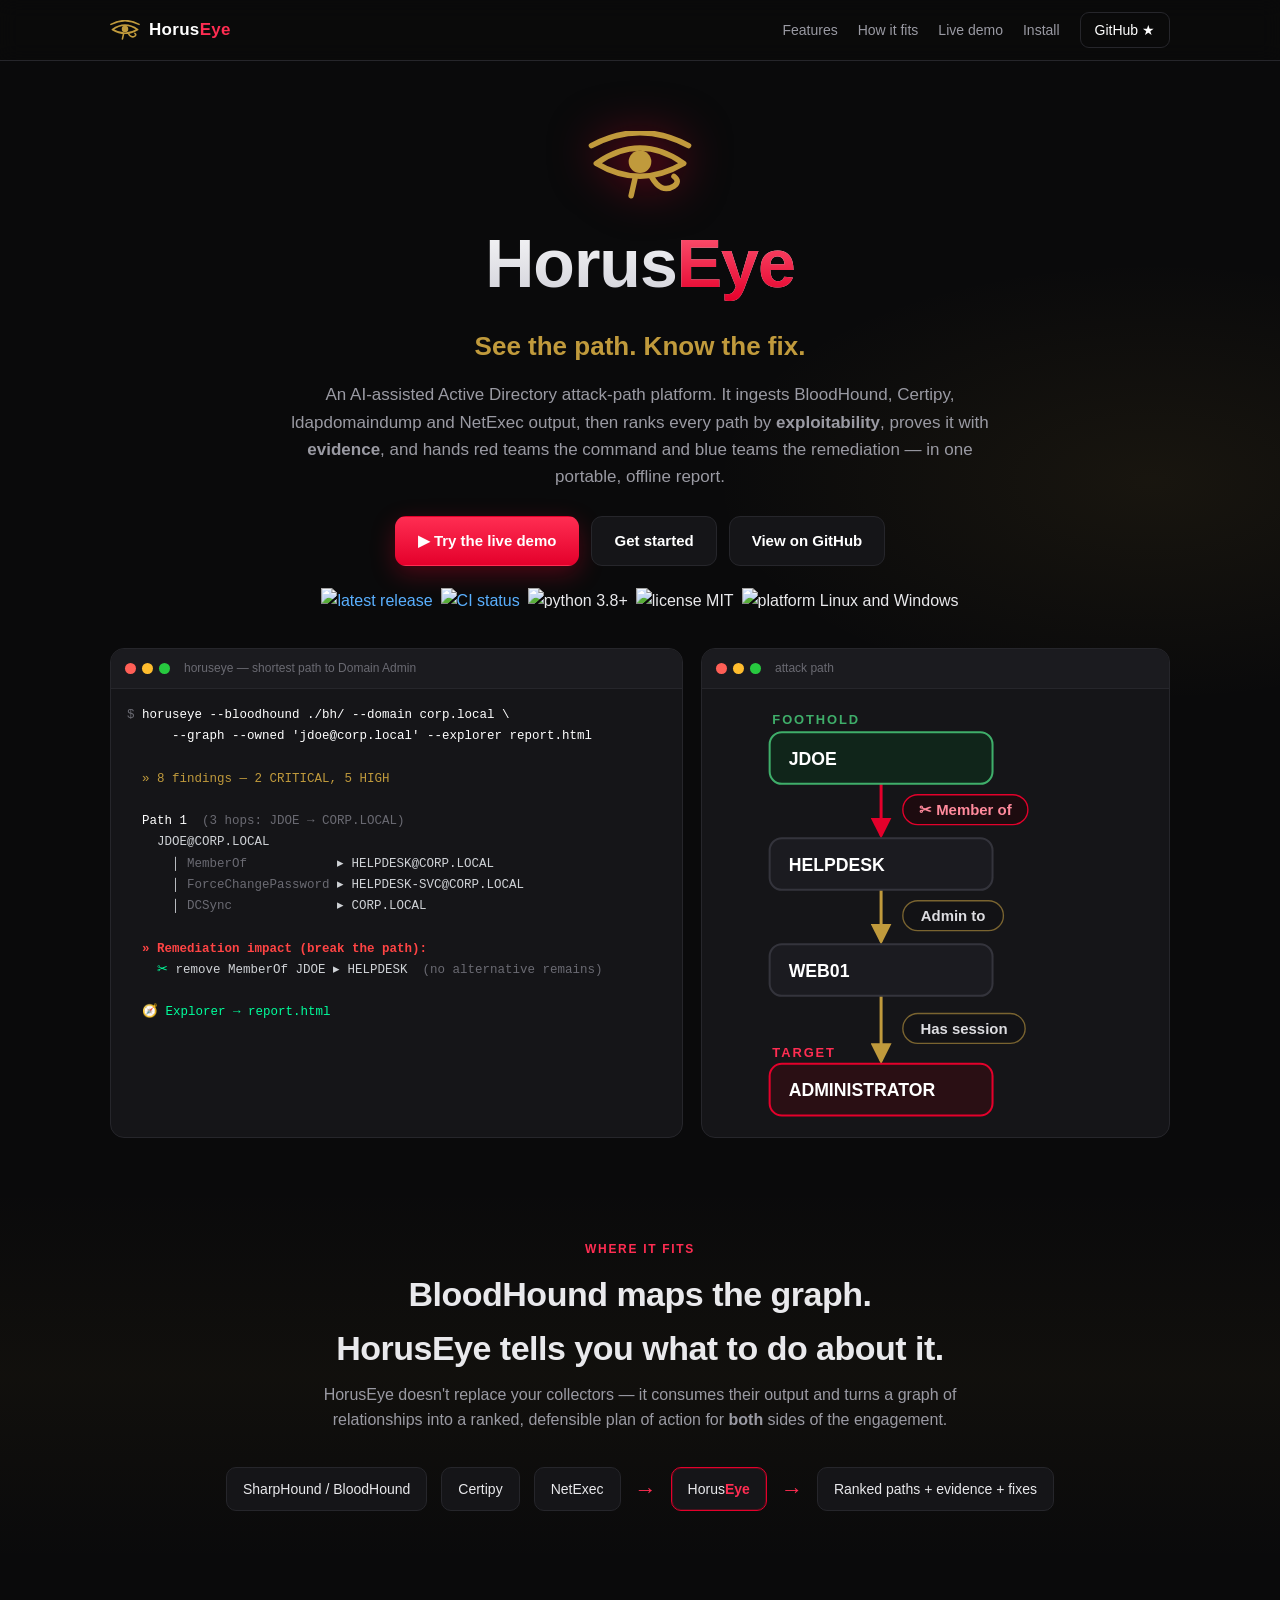
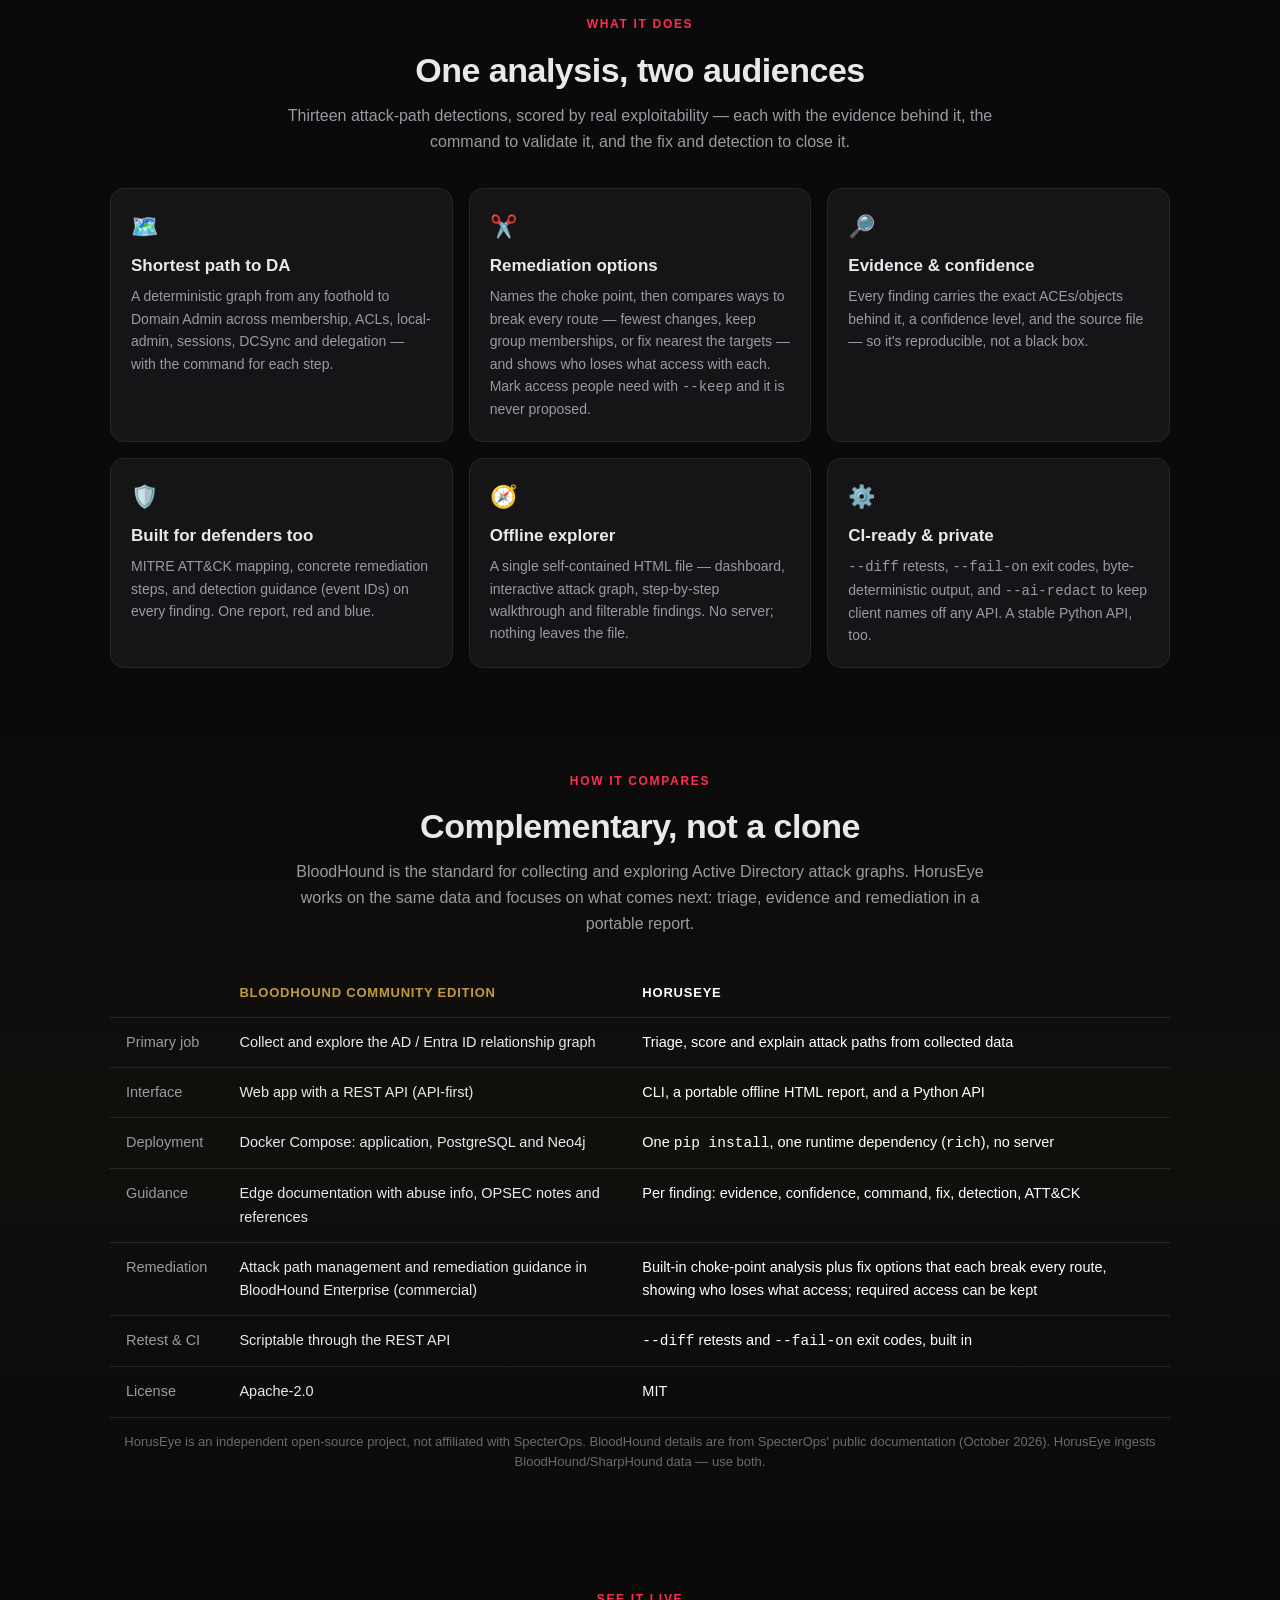
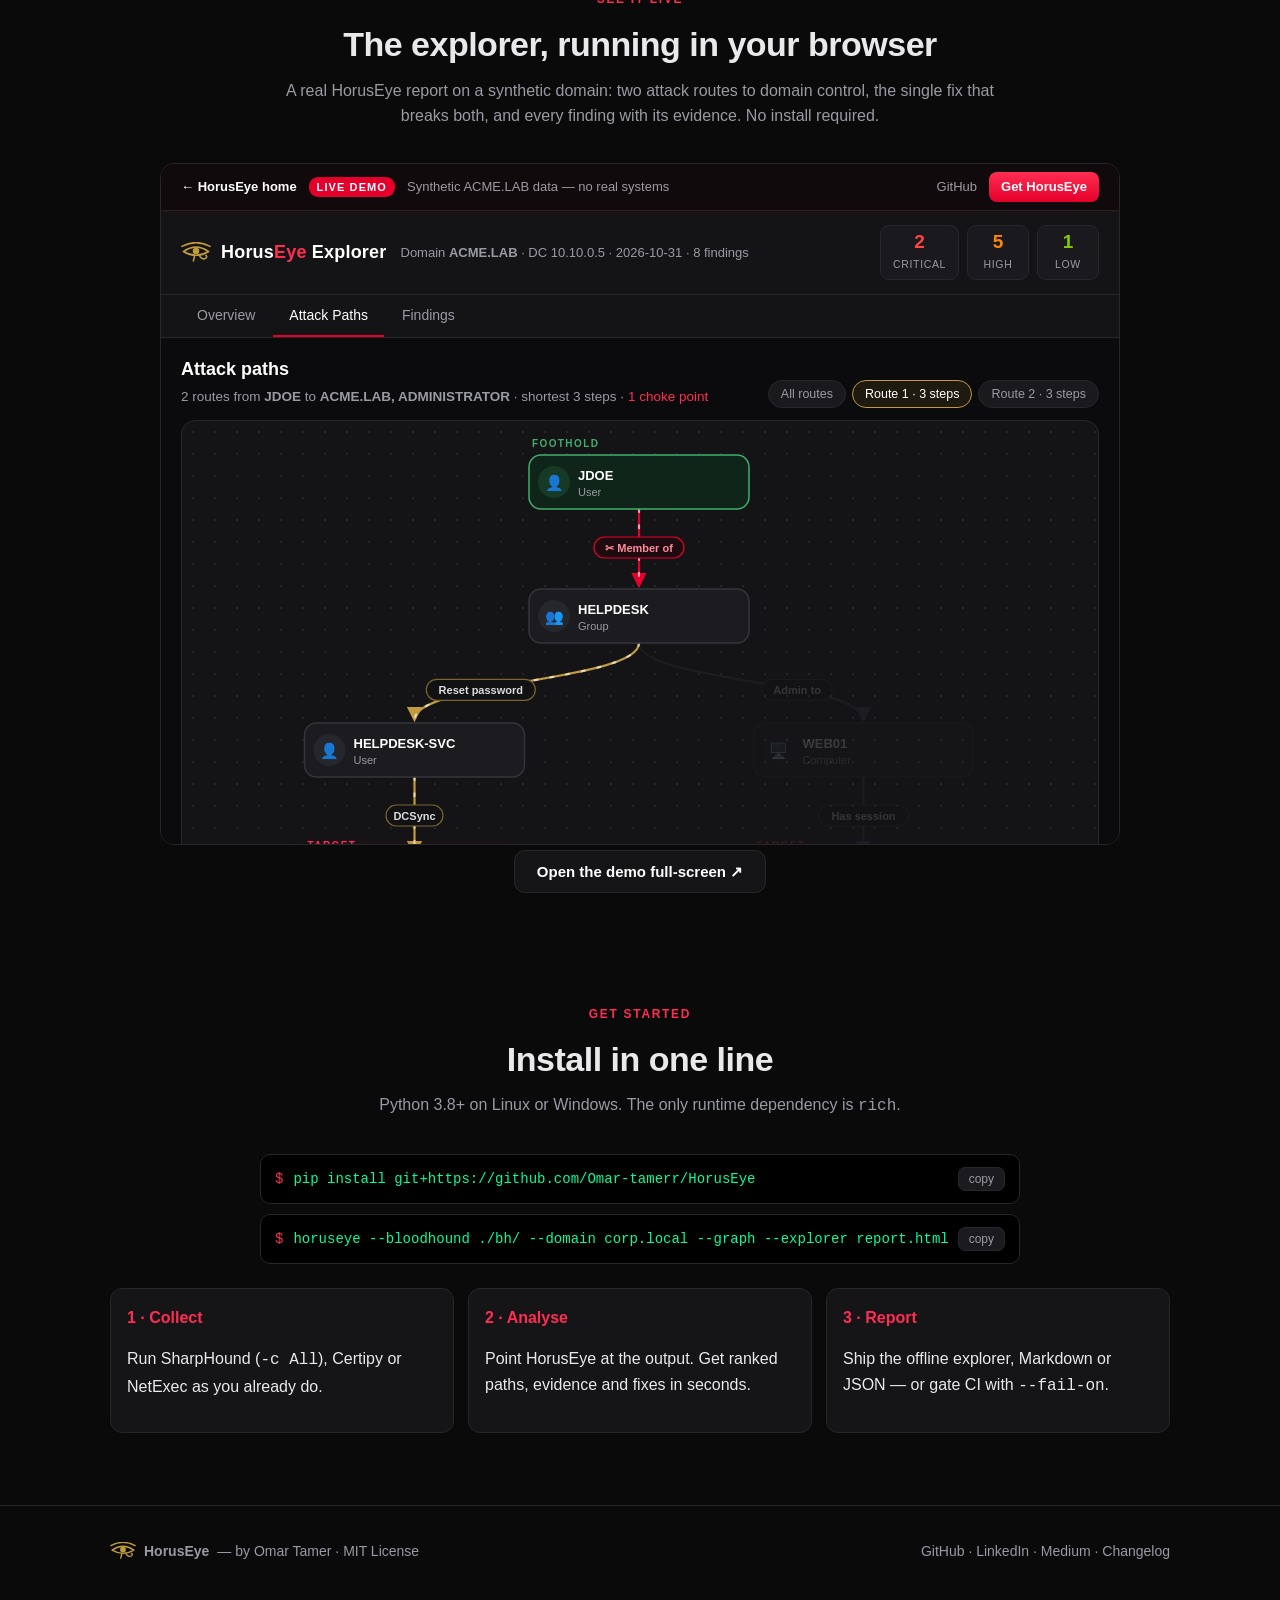
==== commit 3efaaa4e: "feat(graph): remediation options that account for business access The fix ranking was purely structu" ====
--- a/docs/index.html
+++ b/docs/index.html
@@ -139,7 +139,7 @@
     <p class="lead">Thirteen attack-path detections, scored by real exploitability — each with the evidence behind it, the command to validate it, and the fix and detection to close it.</p>
     <div class="grid">
       <div class="card"><div class="ic">🗺️</div><h3>Shortest path to DA</h3><p>A deterministic graph from any foothold to Domain Admin across membership, ACLs, local-admin, sessions, DCSync and delegation — with the command for each step.</p></div>
-      <div class="card"><div class="ic">✂️</div><h3>Remediation impact</h3><p>Names the choke points — the single fixes that break every route, with no alternative left. Fix the right relationship, not all of them.</p></div>
+      <div class="card"><div class="ic">✂️</div><h3>Remediation options</h3><p>Names the choke point, then compares ways to break every route — fewest changes, keep group memberships, or fix nearest the targets — and shows who loses what access with each. Mark access people need with <code>--keep</code> and it is never proposed.</p></div>
       <div class="card"><div class="ic">🔎</div><h3>Evidence &amp; confidence</h3><p>Every finding carries the exact ACEs/objects behind it, a confidence level, and the source file — so it's reproducible, not a black box.</p></div>
       <div class="card"><div class="ic">🛡️</div><h3>Built for defenders too</h3><p>MITRE ATT&amp;CK mapping, concrete remediation steps, and detection guidance (event IDs) on every finding. One report, red and blue.</p></div>
       <div class="card"><div class="ic">🧭</div><h3>Offline explorer</h3><p>A single self-contained HTML file — dashboard, interactive attack graph, step-by-step walkthrough and filterable findings. No server; nothing leaves the file.</p></div>
@@ -161,7 +161,7 @@
         <tr><td>Interface</td><td>Web app with a REST API (API-first)</td><td class="he">CLI, a portable offline HTML report, and a Python API</td></tr>
         <tr><td>Deployment</td><td>Docker Compose: application, PostgreSQL and Neo4j</td><td class="he">One <code>pip install</code>, one runtime dependency (<code>rich</code>), no server</td></tr>
         <tr><td>Guidance</td><td>Edge documentation with abuse info, OPSEC notes and references</td><td class="he">Per finding: evidence, confidence, command, fix, detection, ATT&amp;CK</td></tr>
-        <tr><td>Remediation</td><td>Attack path management and remediation guidance in BloodHound Enterprise (commercial)</td><td class="he">Built-in choke-point analysis: the single fix that breaks every route</td></tr>
+        <tr><td>Remediation</td><td>Attack path management and remediation guidance in BloodHound Enterprise (commercial)</td><td class="he">Built-in choke-point analysis plus fix options that each break every route, showing who loses what access; required access can be kept</td></tr>
         <tr><td>Retest &amp; CI</td><td>Scriptable through the REST API</td><td class="he"><code>--diff</code> retests and <code>--fail-on</code> exit codes, built in</td></tr>
         <tr><td>License</td><td>Apache-2.0</td><td class="he">MIT</td></tr>
       </table>
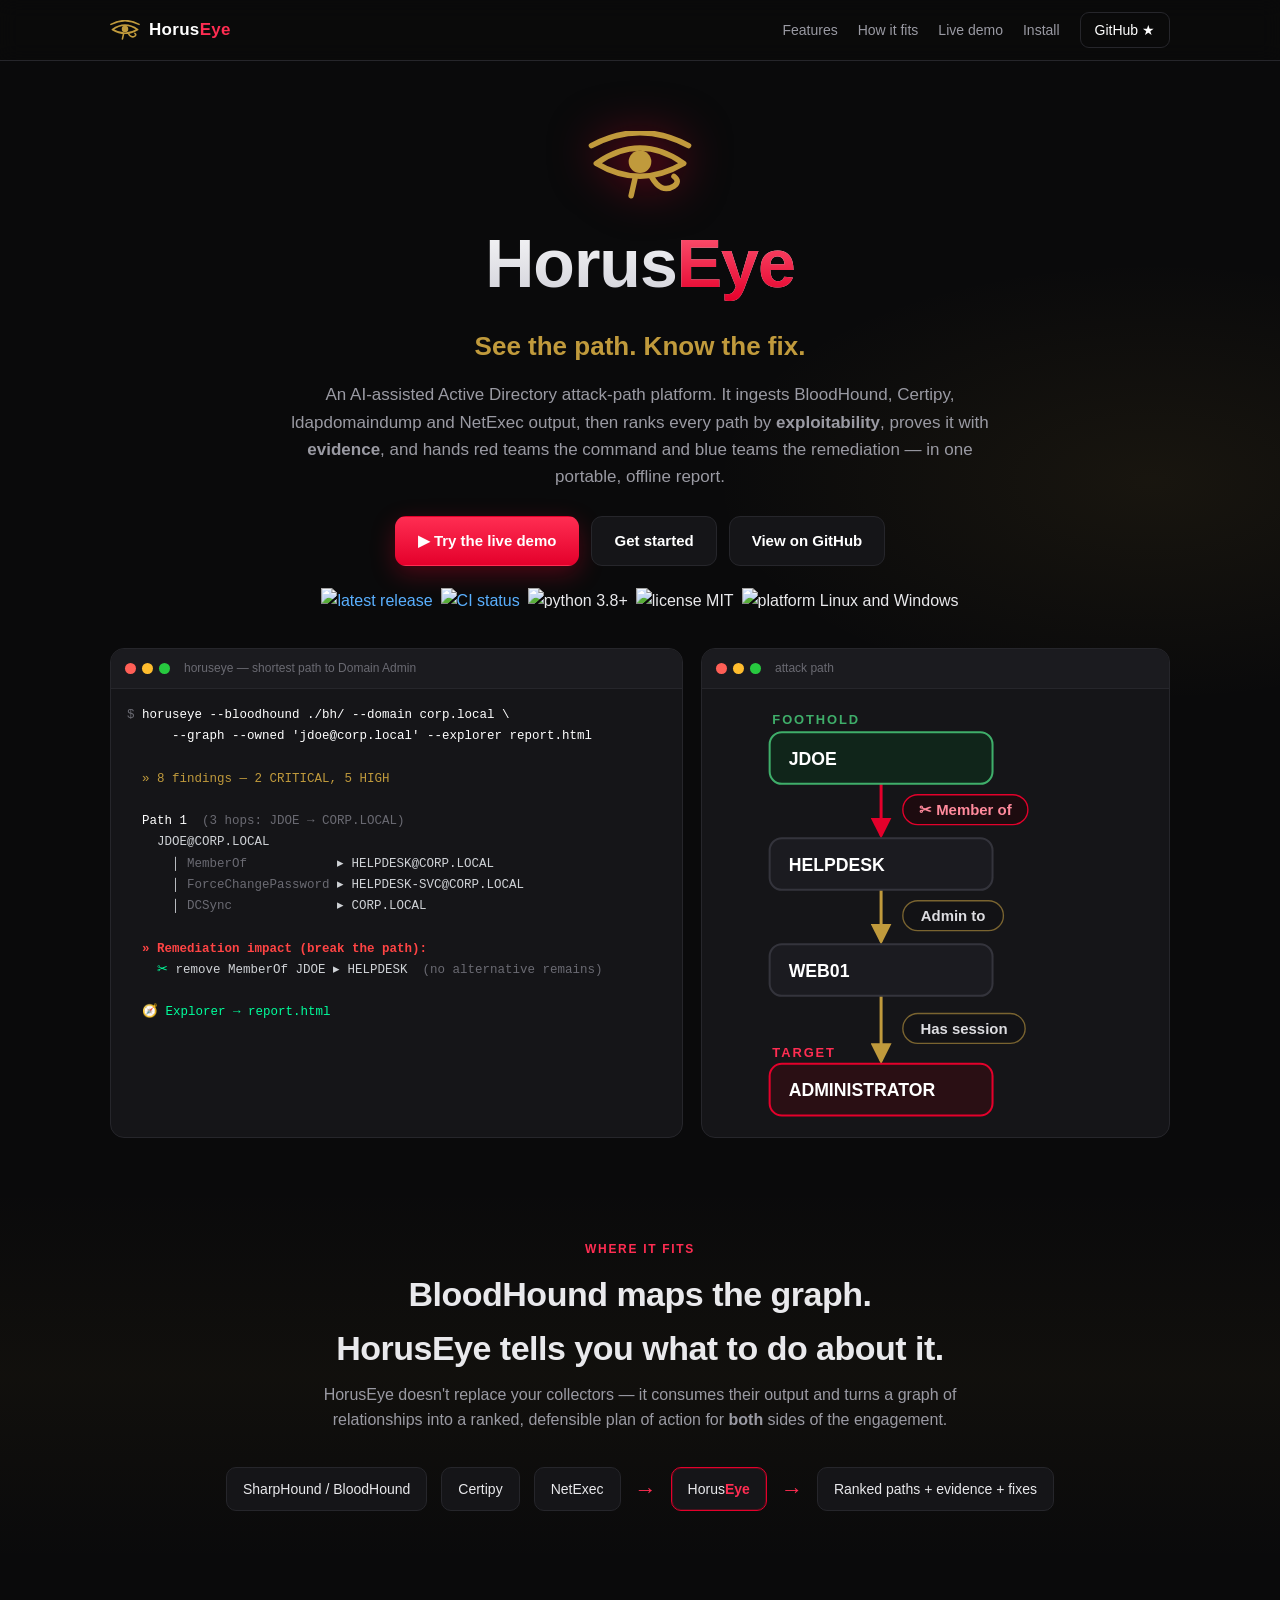
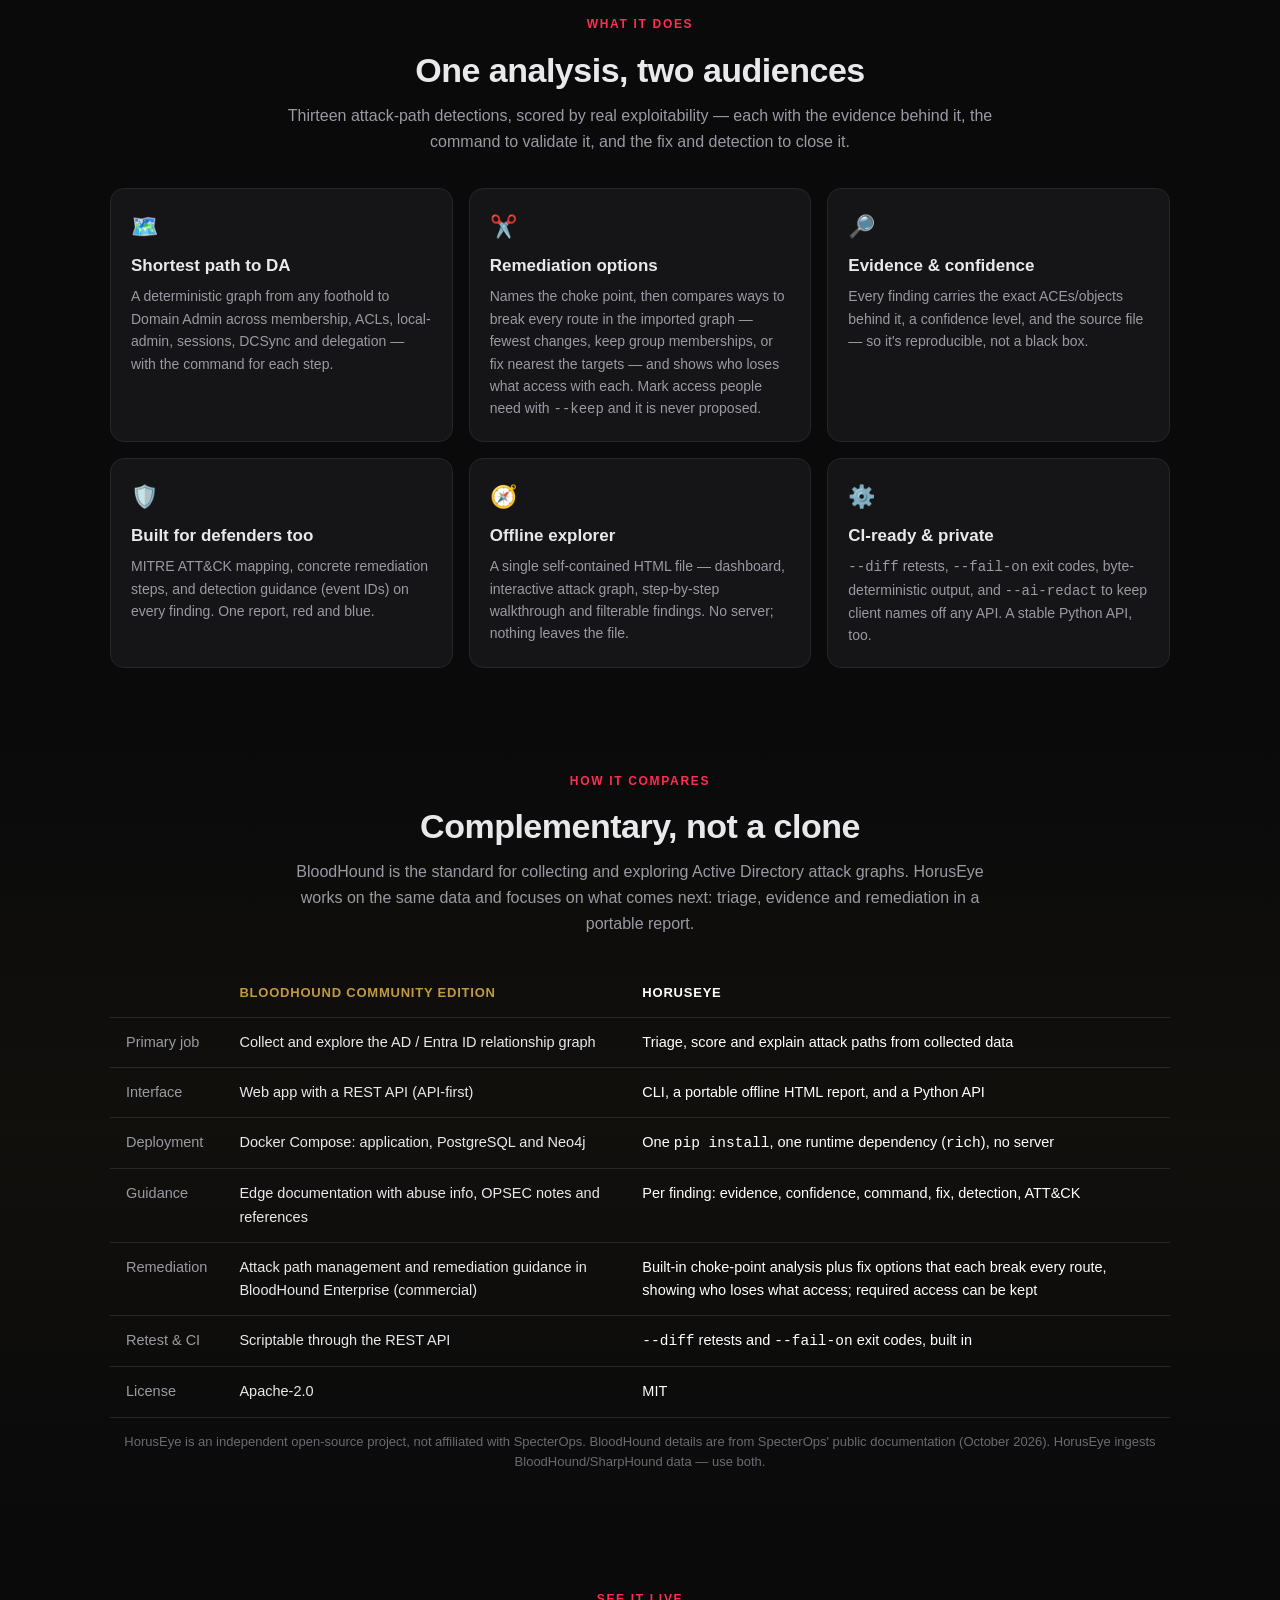
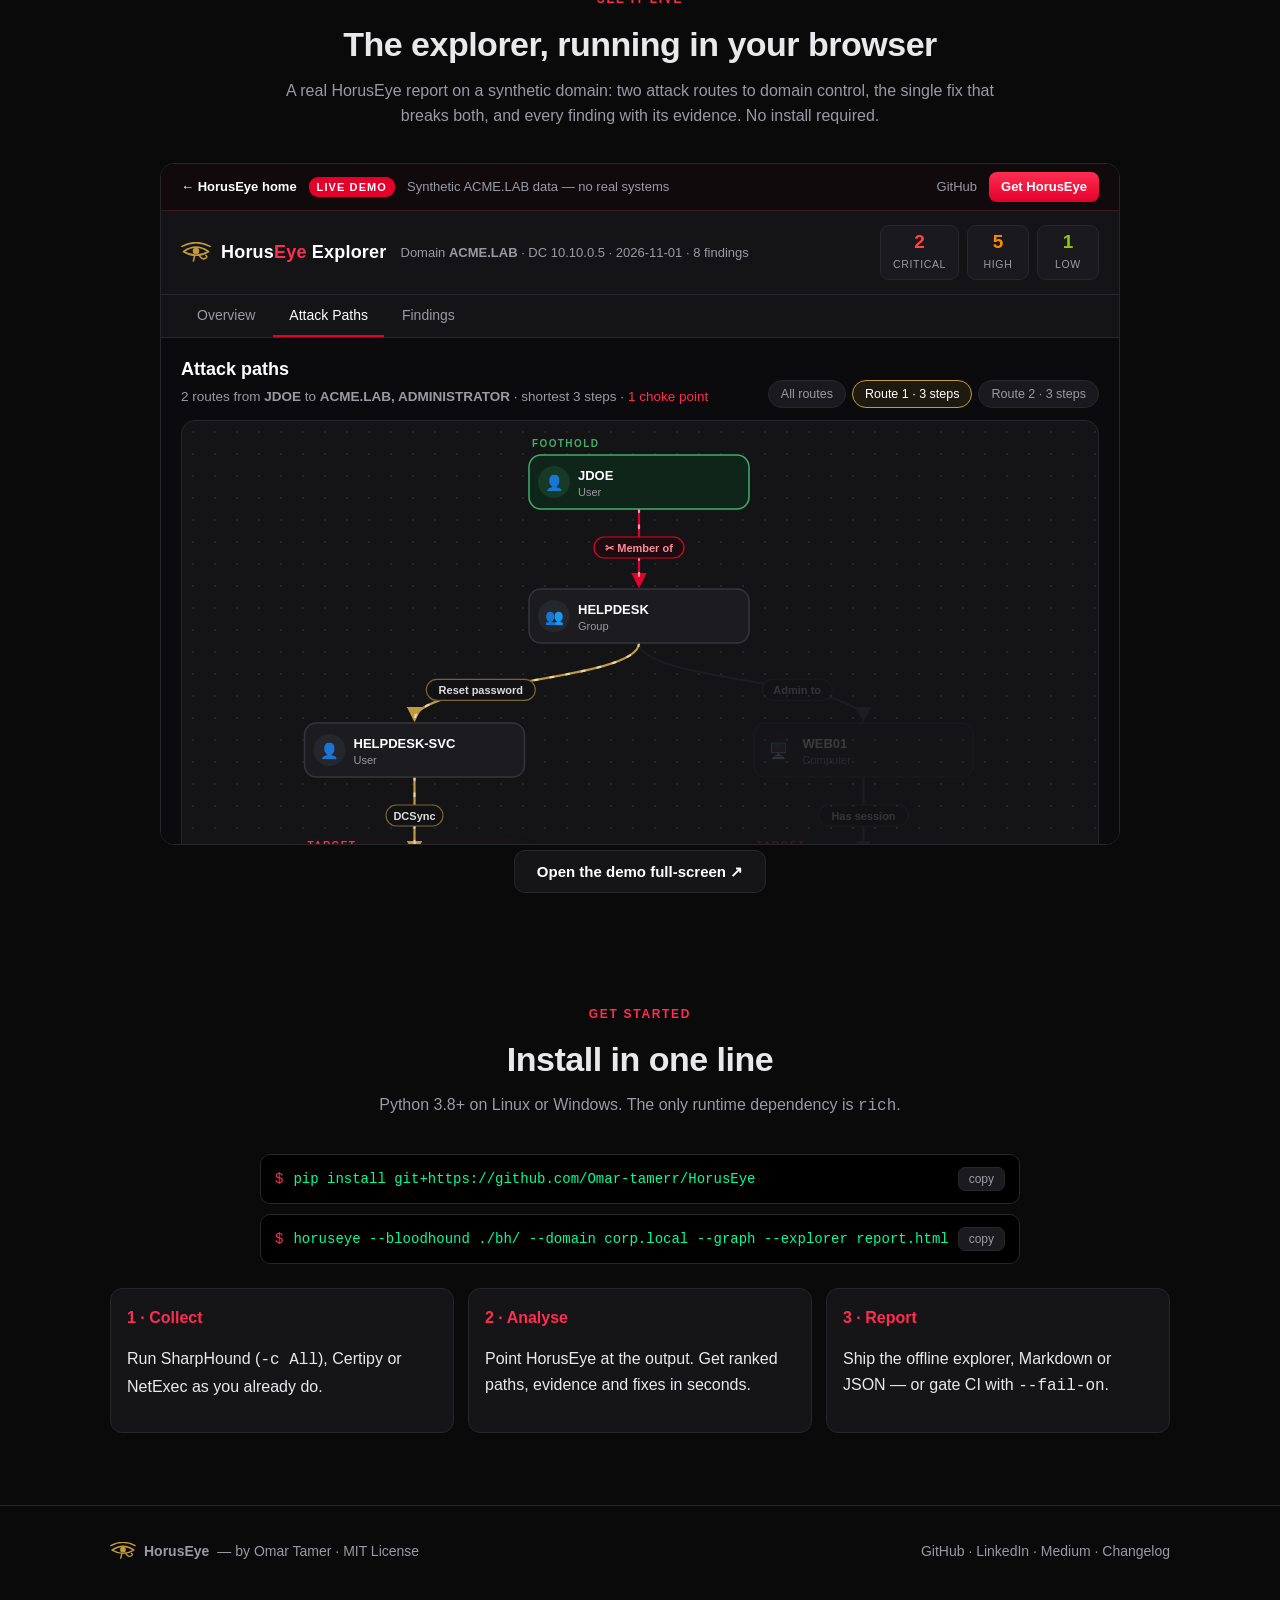
==== commit a6a7968d: "docs(remediation): scope the guarantee to the imported graph 'Verified' overstated it: options break" ====
--- a/docs/index.html
+++ b/docs/index.html
@@ -139,7 +139,7 @@
     <p class="lead">Thirteen attack-path detections, scored by real exploitability — each with the evidence behind it, the command to validate it, and the fix and detection to close it.</p>
     <div class="grid">
       <div class="card"><div class="ic">🗺️</div><h3>Shortest path to DA</h3><p>A deterministic graph from any foothold to Domain Admin across membership, ACLs, local-admin, sessions, DCSync and delegation — with the command for each step.</p></div>
-      <div class="card"><div class="ic">✂️</div><h3>Remediation options</h3><p>Names the choke point, then compares ways to break every route — fewest changes, keep group memberships, or fix nearest the targets — and shows who loses what access with each. Mark access people need with <code>--keep</code> and it is never proposed.</p></div>
+      <div class="card"><div class="ic">✂️</div><h3>Remediation options</h3><p>Names the choke point, then compares ways to break every route in the imported graph — fewest changes, keep group memberships, or fix nearest the targets — and shows who loses what access with each. Mark access people need with <code>--keep</code> and it is never proposed.</p></div>
       <div class="card"><div class="ic">🔎</div><h3>Evidence &amp; confidence</h3><p>Every finding carries the exact ACEs/objects behind it, a confidence level, and the source file — so it's reproducible, not a black box.</p></div>
       <div class="card"><div class="ic">🛡️</div><h3>Built for defenders too</h3><p>MITRE ATT&amp;CK mapping, concrete remediation steps, and detection guidance (event IDs) on every finding. One report, red and blue.</p></div>
       <div class="card"><div class="ic">🧭</div><h3>Offline explorer</h3><p>A single self-contained HTML file — dashboard, interactive attack graph, step-by-step walkthrough and filterable findings. No server; nothing leaves the file.</p></div>
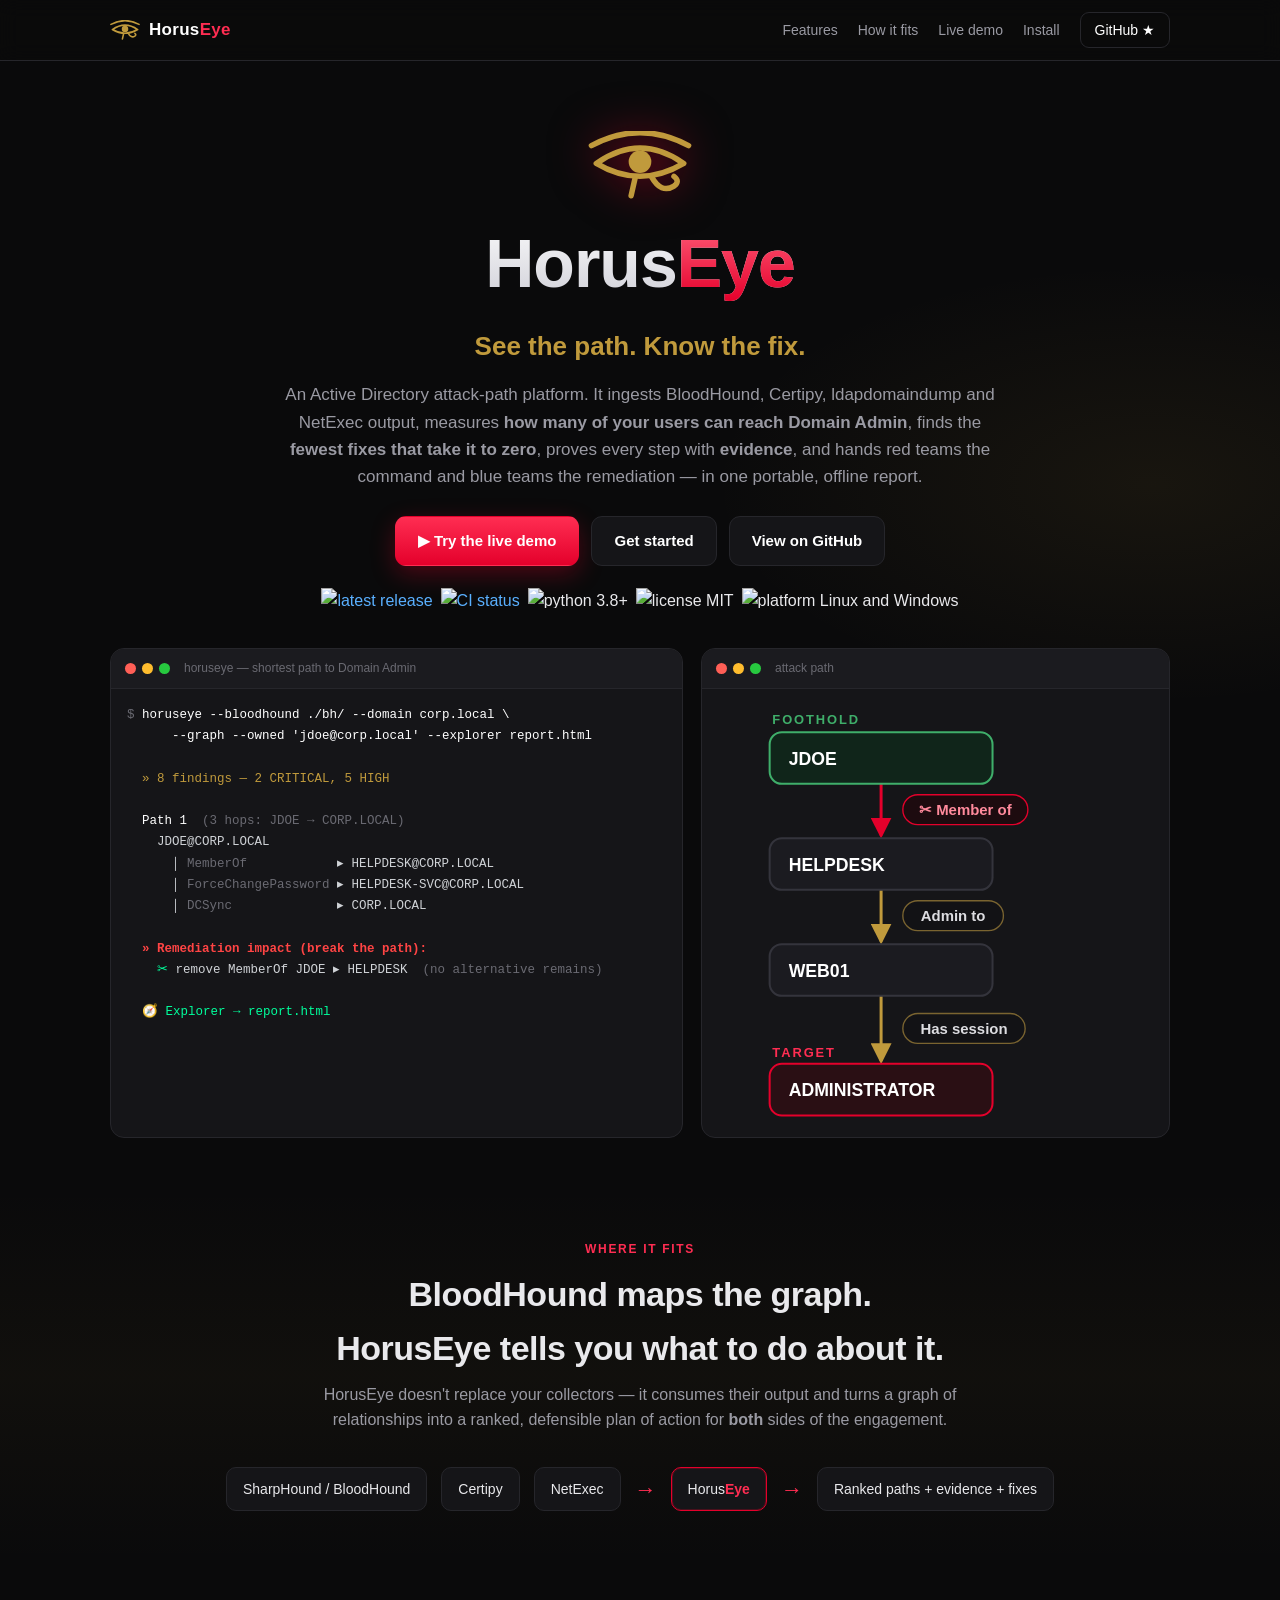
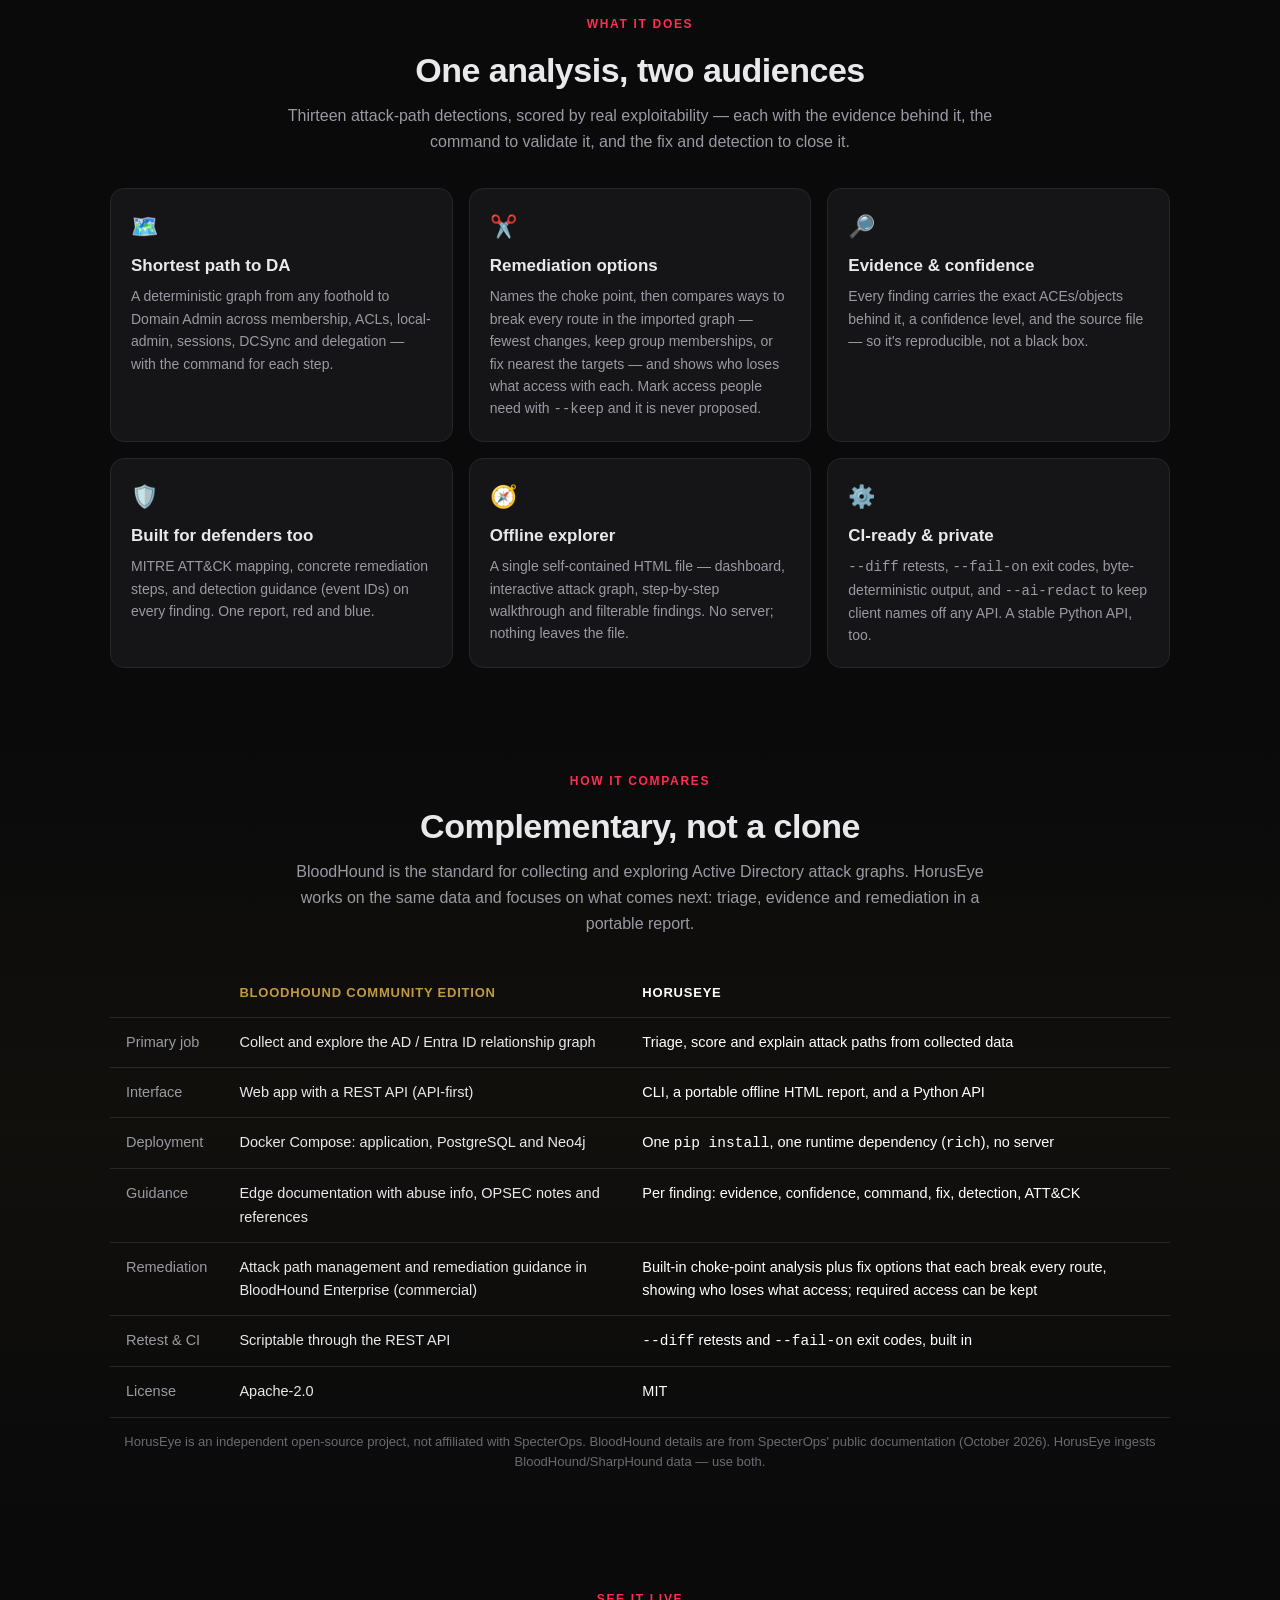
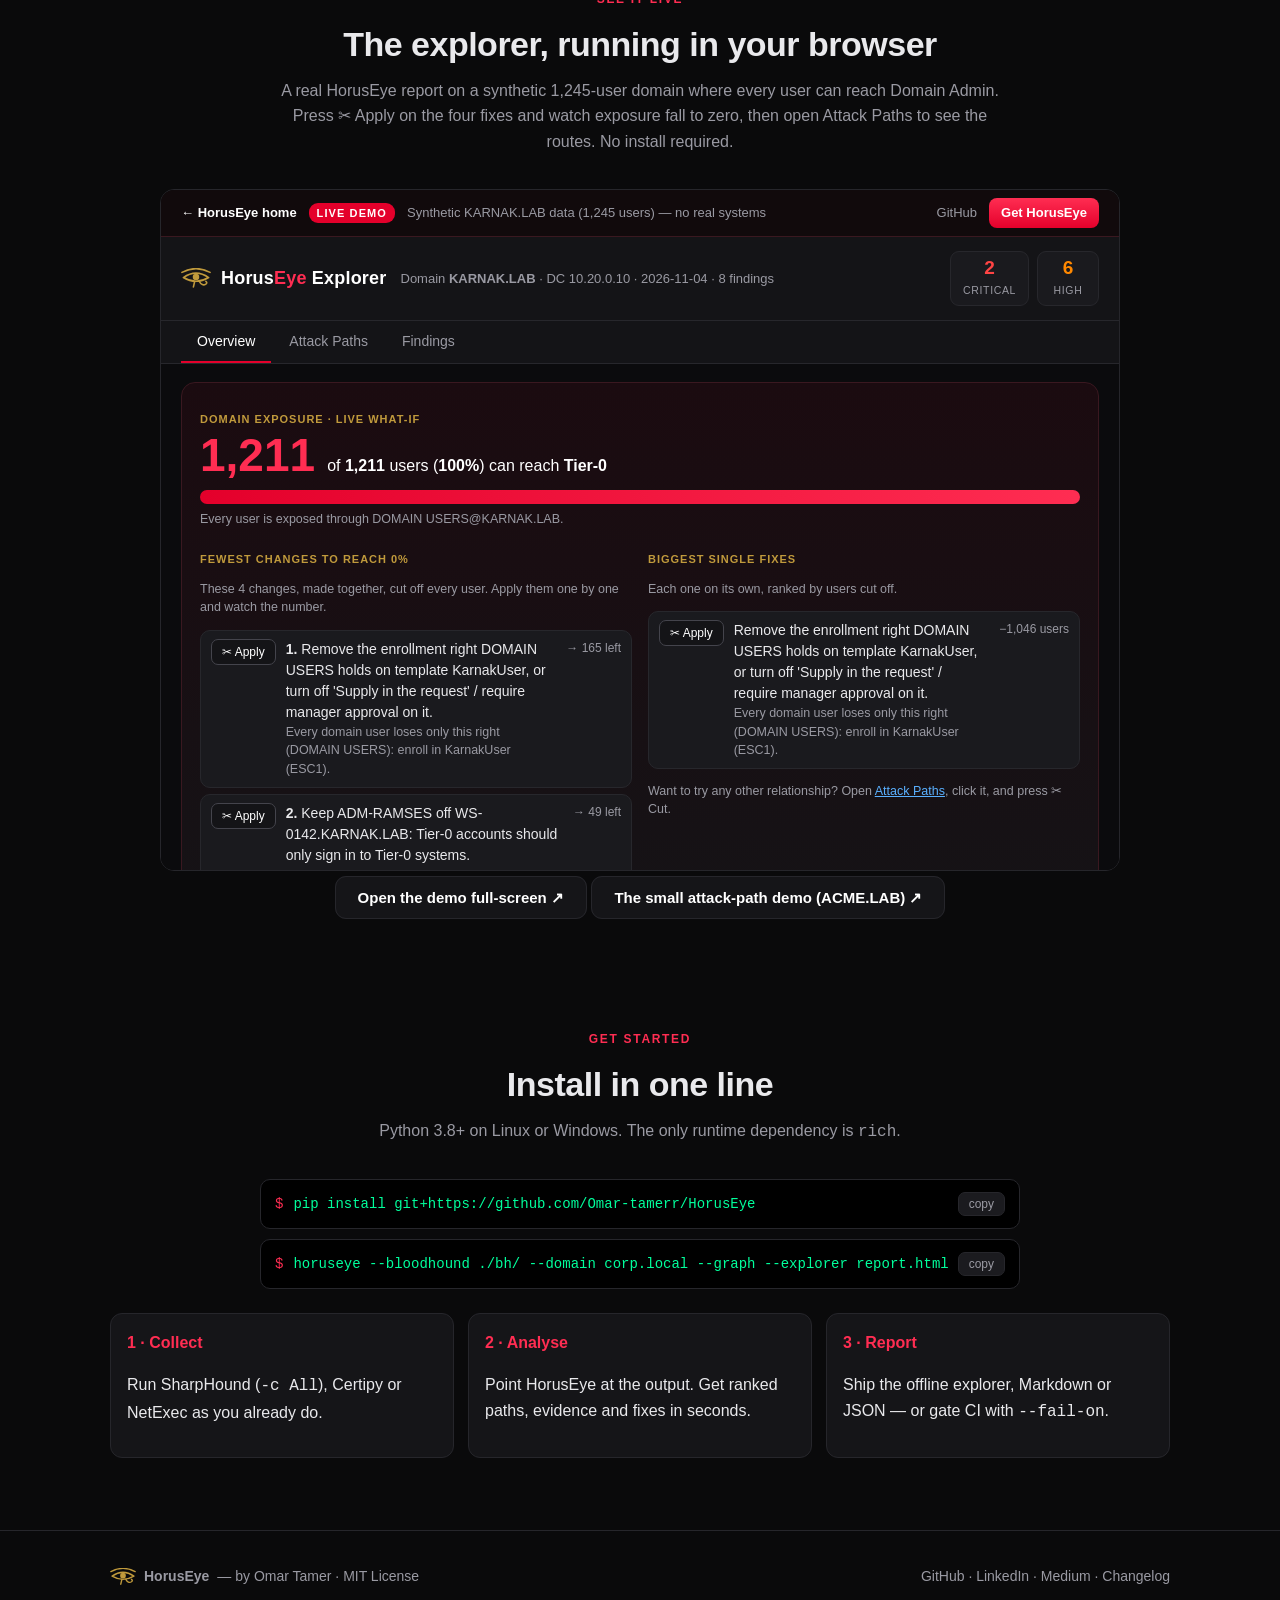
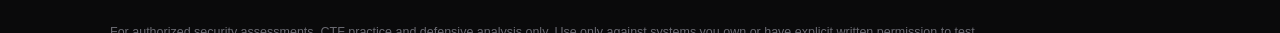
==== commit fc7cd9c1: "docs: v2.4.0 release — exposure demo, README, CHANGELOG - docs/exposure-demo.html: live exposure dem" ====
--- a/docs/index.html
+++ b/docs/index.html
@@ -48,9 +48,9 @@
     </div>
     <h1>Horus<span class="r">Eye</span></h1>
     <p class="tag">See the path. Know the fix.</p>
-    <p class="sub">An AI-assisted Active Directory attack-path platform. It ingests BloodHound, Certipy, ldapdomaindump and NetExec output, then ranks every path by <b>exploitability</b>, proves it with <b>evidence</b>, and hands red teams the command and blue teams the remediation — in one portable, offline report.</p>
+    <p class="sub">An Active Directory attack-path platform. It ingests BloodHound, Certipy, ldapdomaindump and NetExec output, measures <b>how many of your users can reach Domain Admin</b>, finds the <b>fewest fixes that take it to zero</b>, proves every step with <b>evidence</b>, and hands red teams the command and blue teams the remediation — in one portable, offline report.</p>
     <div class="cta">
-      <a class="btn primary" href="demo.html">▶ Try the live demo</a>
+      <a class="btn primary" href="exposure-demo.html">▶ Try the live demo</a>
       <a class="btn ghost" href="#install">Get started</a>
       <a class="btn ghost" href="https://github.com/Omar-tamerr/HorusEye" target="_blank" rel="noopener">View on GitHub</a>
     </div>
@@ -175,9 +175,10 @@
   <div class="wrap">
     <div class="kicker">See it live</div>
     <h2>The explorer, running in your browser</h2>
-    <p class="lead">A real HorusEye report on a synthetic domain: two attack routes to domain control, the single fix that breaks both, and every finding with its evidence. No install required.</p>
-    <div class="frame"><iframe src="demo.html" title="HorusEye Explorer live demo" loading="lazy"></iframe></div>
-    <p style="margin-top:14px"><a class="btn ghost" href="demo.html">Open the demo full-screen ↗</a></p>
+    <p class="lead">A real HorusEye report on a synthetic 1,245-user domain where every user can reach Domain Admin. Press ✂ Apply on the four fixes and watch exposure fall to zero, then open Attack Paths to see the routes. No install required.</p>
+    <div class="frame"><iframe src="exposure-demo.html" title="HorusEye Explorer live demo: domain exposure" loading="lazy"></iframe></div>
+    <p style="margin-top:14px"><a class="btn ghost" href="exposure-demo.html">Open the demo full-screen ↗</a>
+      <a class="btn ghost" href="demo.html">The small attack-path demo (ACME.LAB) ↗</a></p>
   </div>
 </section>
 
